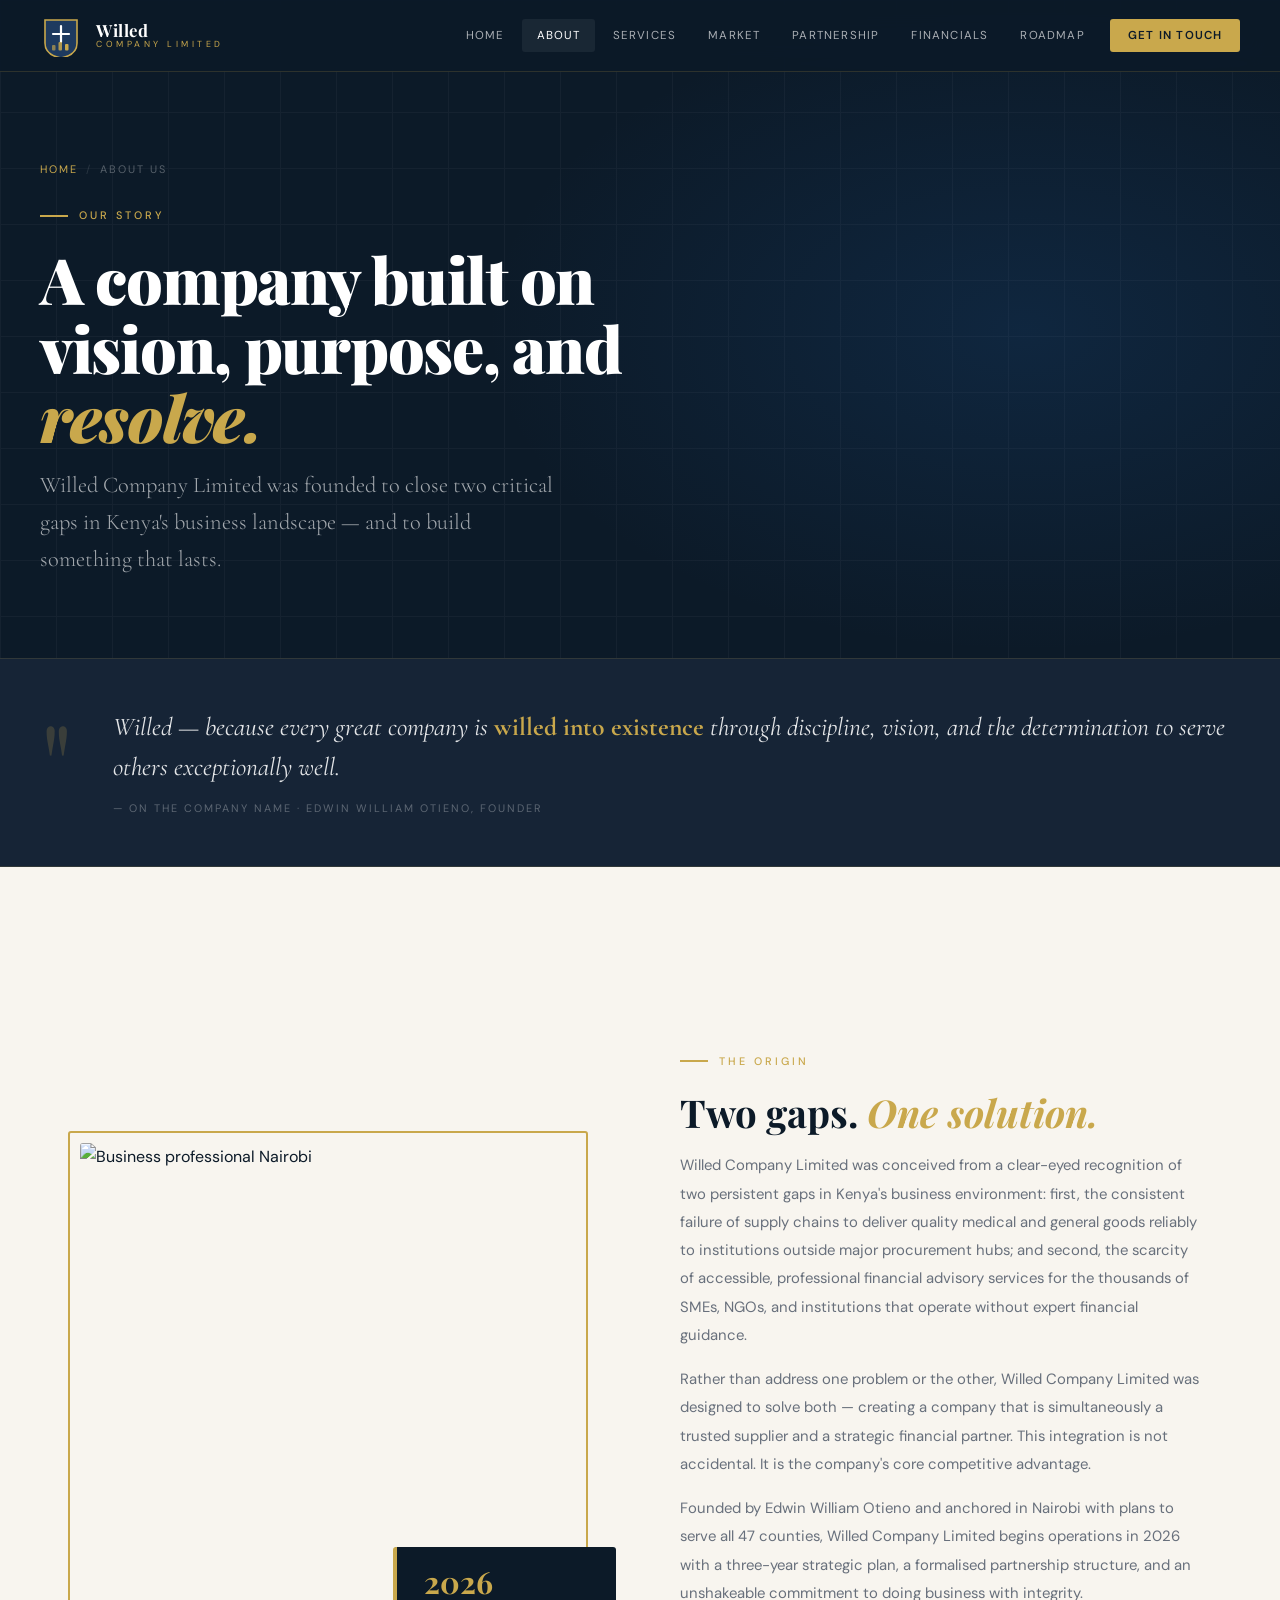
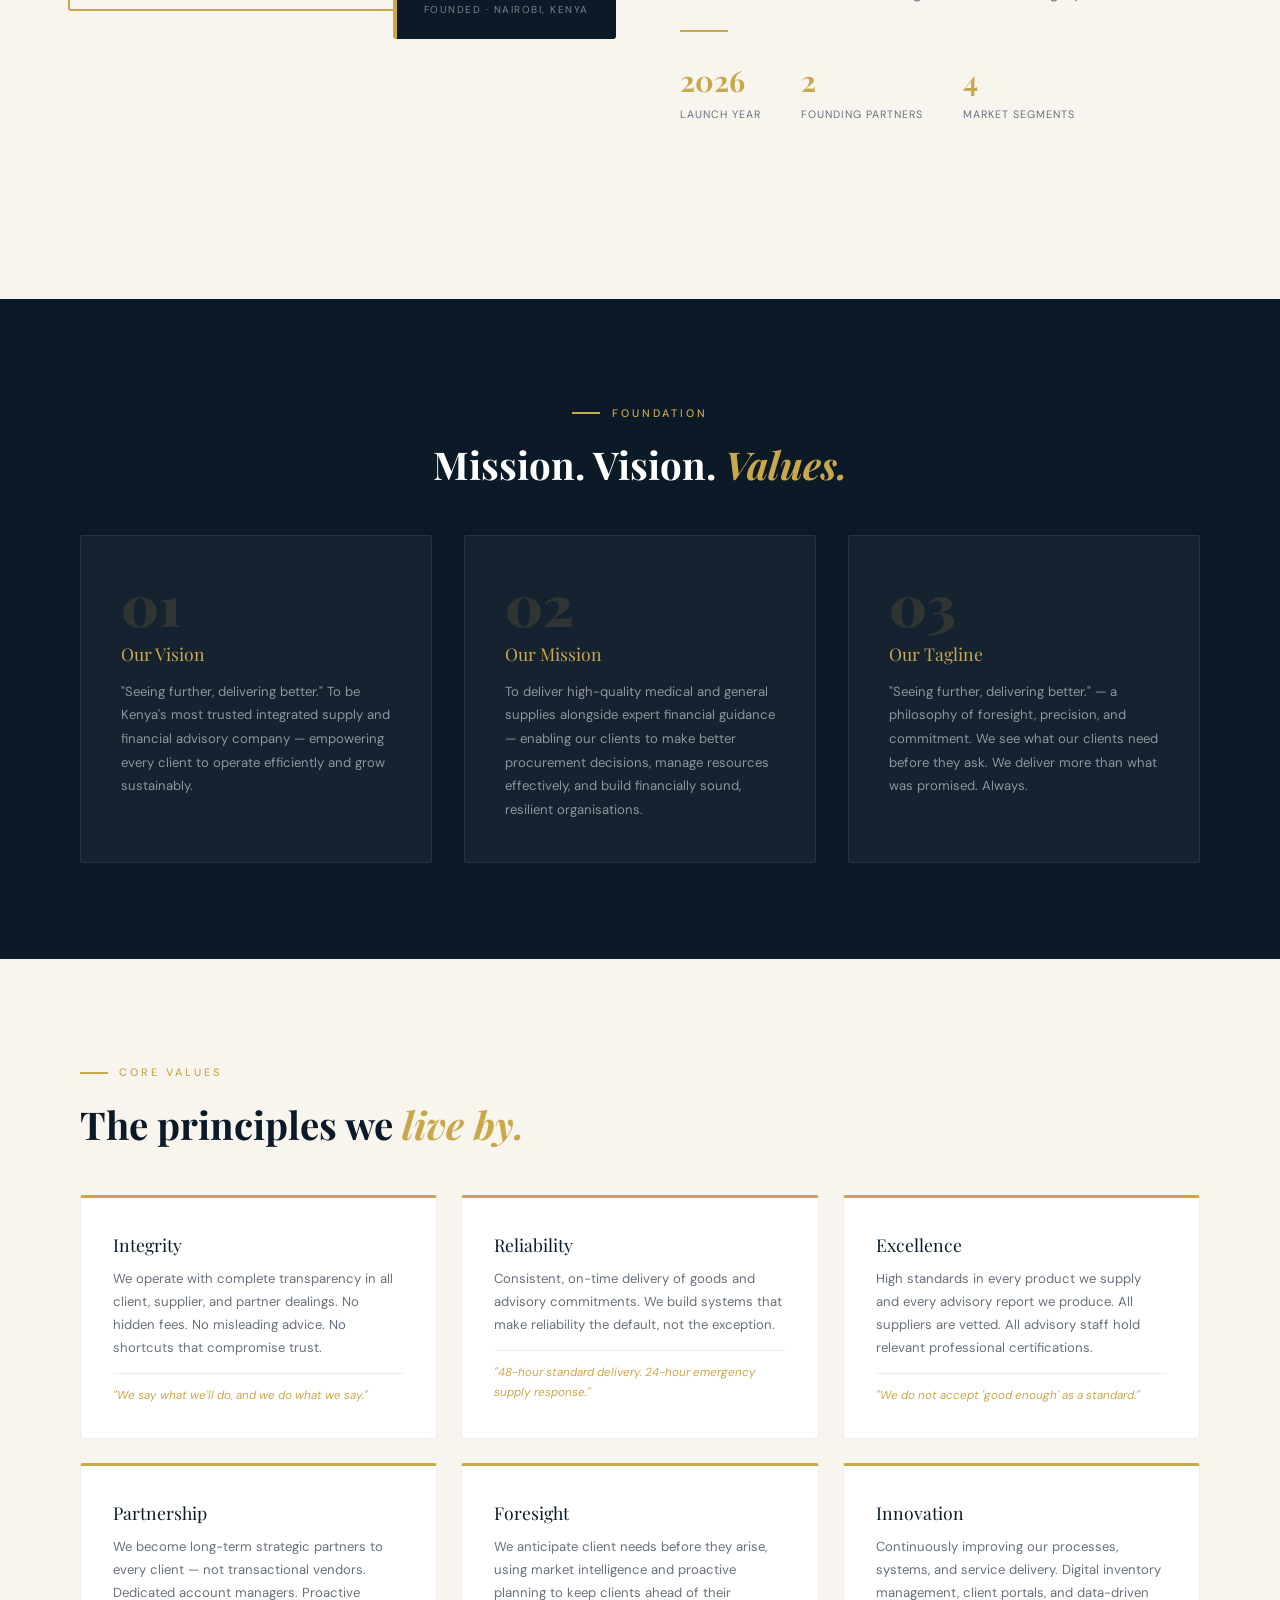
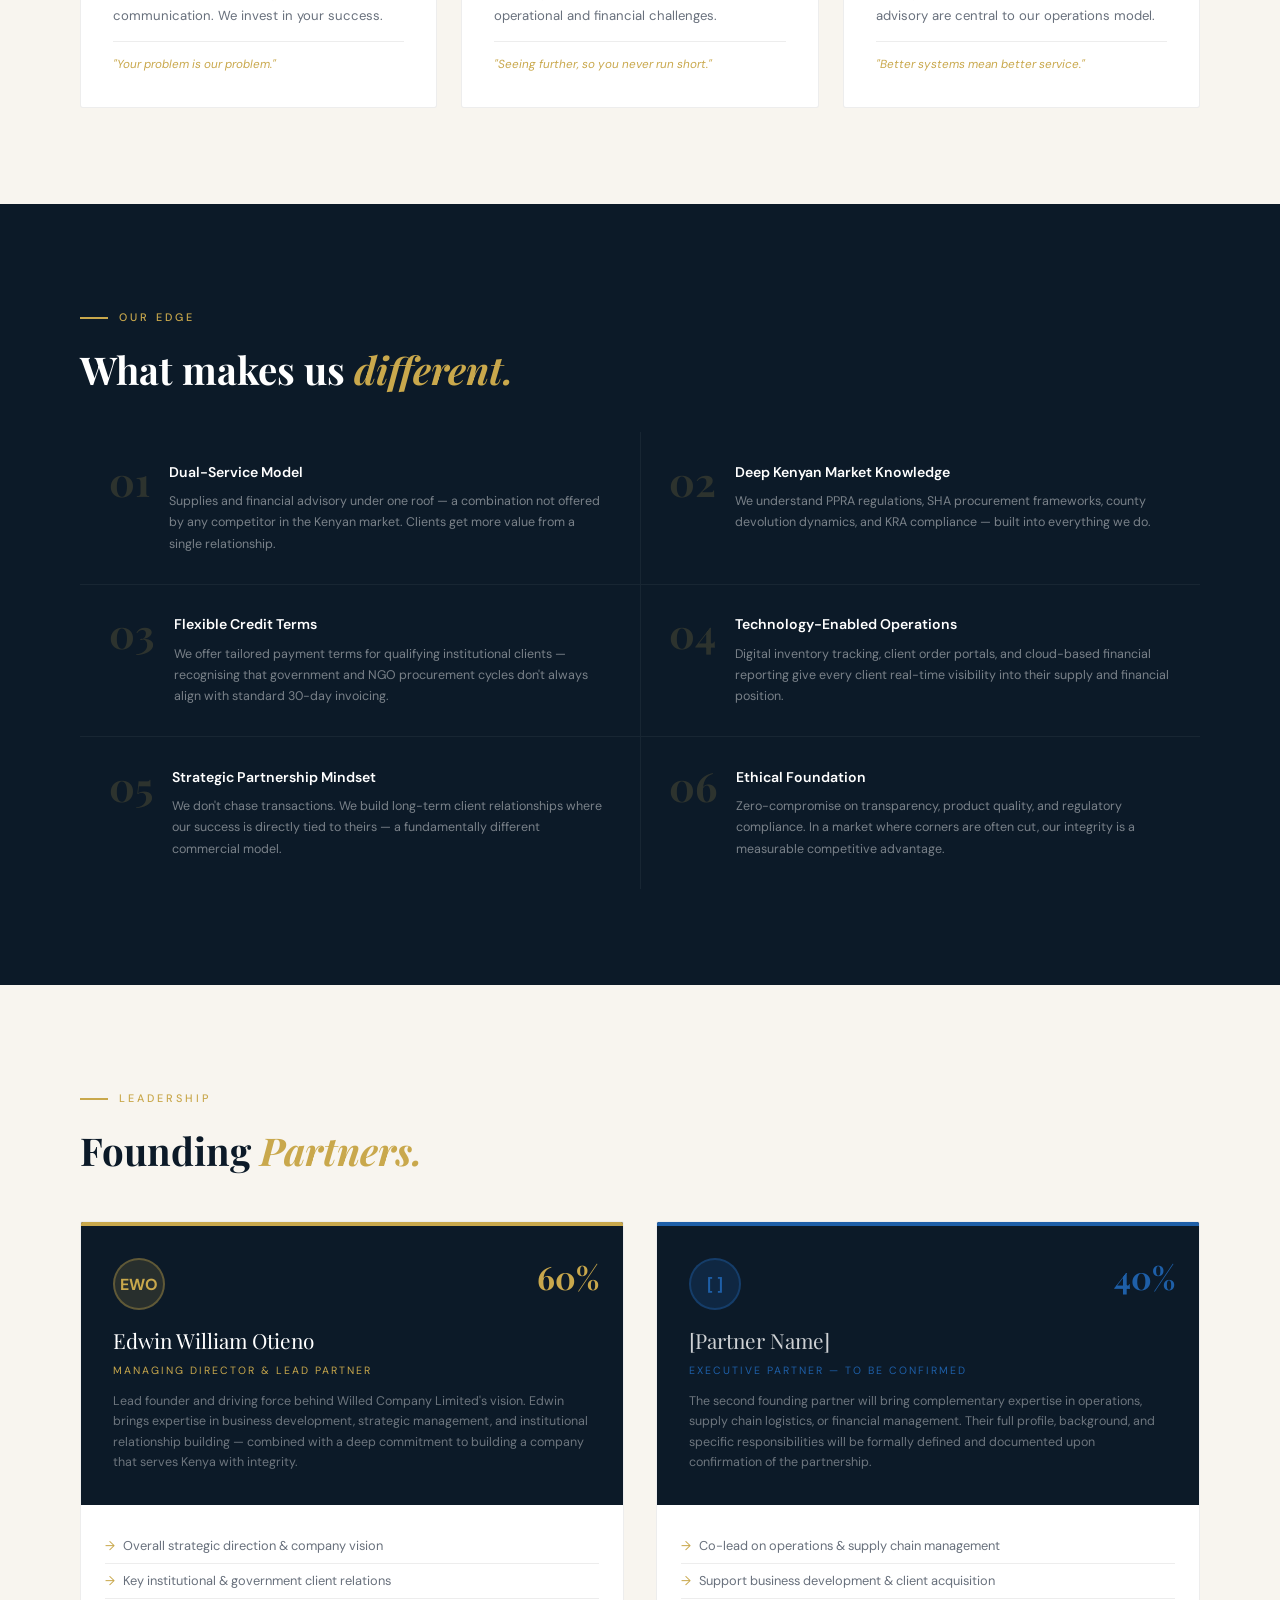
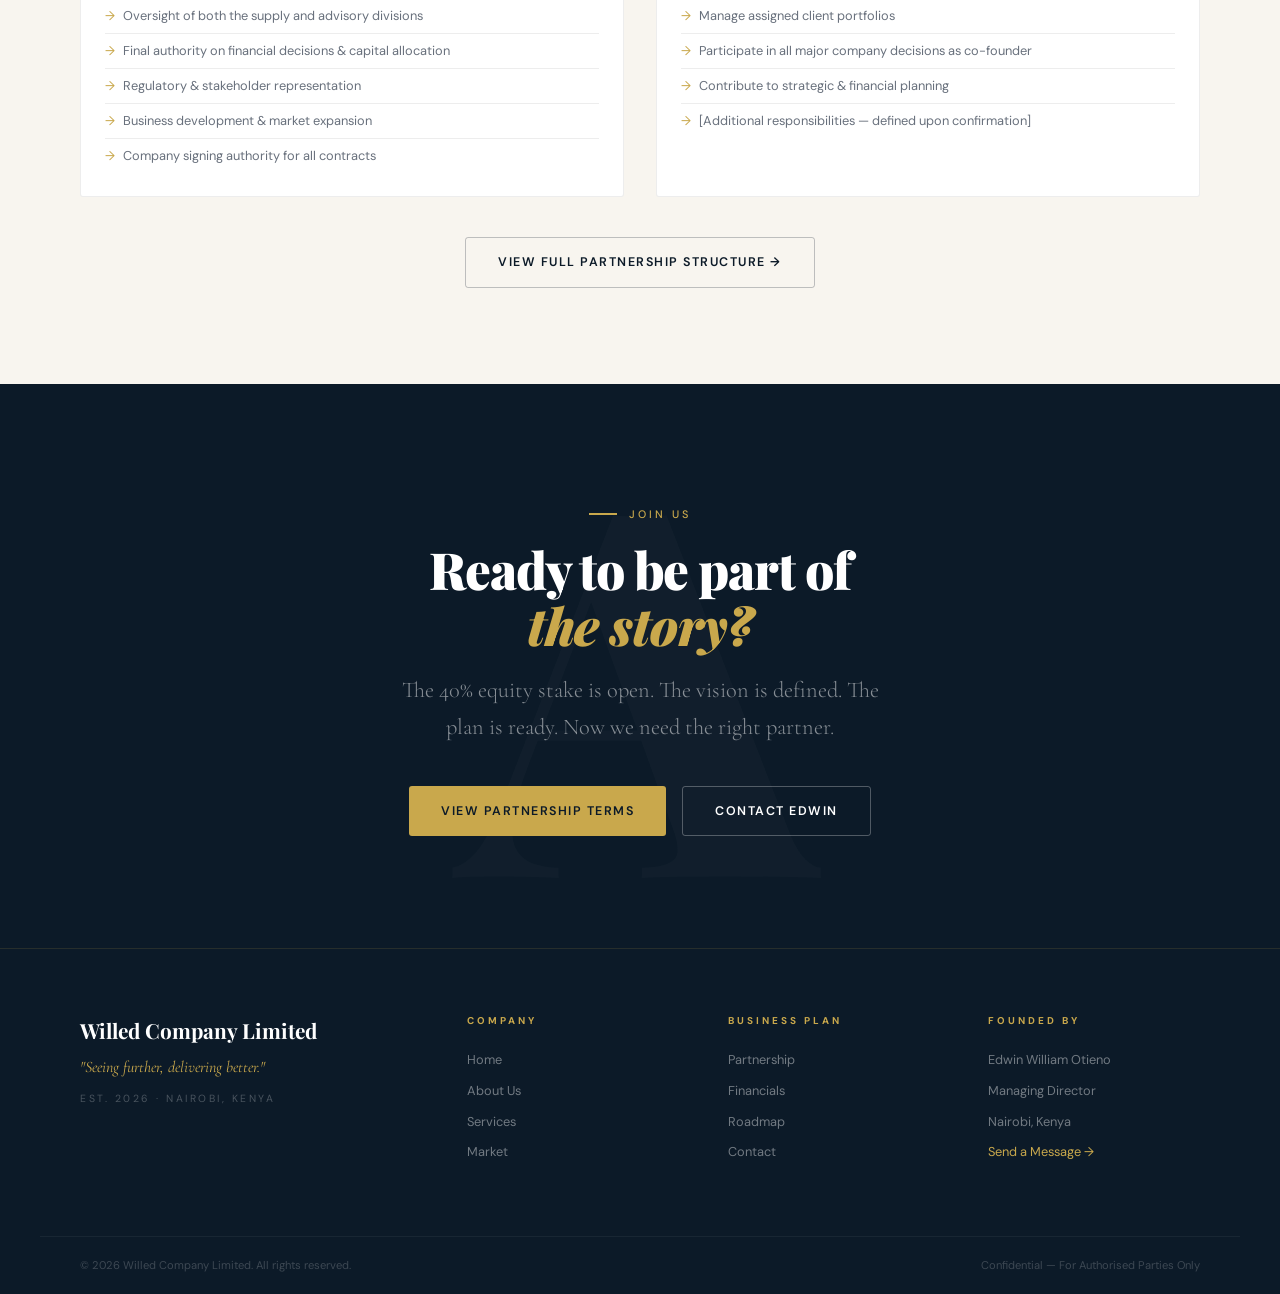
==== pages/about.html @ 4e2791be "Willed Company Limited Launch" ====
<!DOCTYPE html>
<html lang="en">
<head>
<meta charset="UTF-8"/><meta name="viewport" content="width=device-width,initial-scale=1.0"/>
<title>About Us | Willed Company Limited</title>
<link rel="stylesheet" href="../css/style.css"/>
<style>
.about-intro { display:grid;grid-template-columns:1fr 1fr;gap:5rem;align-items:center;padding:5rem 0; }
.about-intro-img { position:relative; }
.about-intro-img img { width:100%;height:480px;object-fit:cover;border-radius:3px; }
.about-intro-frame { position:absolute;top:-12px;left:-12px;right:12px;bottom:12px;border:2px solid var(--gold);border-radius:3px;z-index:-1; }
.about-tag { position:absolute;bottom:-16px;right:-16px;background:var(--navy);padding:1.3rem 1.7rem;border-radius:3px;border-left:4px solid var(--gold); }
.at-num { font-family:'Playfair Display',serif;font-size:1.9rem;color:var(--gold);font-weight:700;line-height:1; }
.at-label { font-size:0.63rem;letter-spacing:1.5px;text-transform:uppercase;color:rgba(255,255,255,0.45);margin-top:0.2rem; }
.values-full { display:grid;grid-template-columns:repeat(3,1fr);gap:1.5rem;margin-top:3rem; }
.val-card { background:var(--white);border-radius:3px;border:1px solid var(--border);padding:2rem;border-top:3px solid var(--gold); }
.val-title { font-family:'Playfair Display',serif;font-size:1.1rem;color:var(--navy);margin-bottom:0.5rem; }
.val-text { font-size:0.82rem;color:var(--gray);line-height:1.75; }
.val-example { margin-top:0.8rem;padding-top:0.8rem;border-top:1px solid var(--border);font-size:0.73rem;color:var(--gold);font-style:italic; }
.mission-grid { display:grid;grid-template-columns:1fr 1fr 1fr;gap:2rem; }
.mission-card { padding:2.5rem;background:rgba(255,255,255,0.04);border:1px solid rgba(255,255,255,0.07);border-radius:3px; }
.mc-num { font-family:'Playfair Display',serif;font-size:3.5rem;color:rgba(201,168,76,0.15);font-weight:900;line-height:1; }
.mc-title { font-family:'Playfair Display',serif;font-size:1.1rem;color:var(--gold);margin:0.4rem 0 0.7rem; }
.mc-text { font-size:0.82rem;color:rgba(255,255,255,0.52);line-height:1.8; }
.team-grid { display:grid;grid-template-columns:1fr 1fr;gap:2rem;margin-top:3rem; }
.team-card { background:var(--white);border-radius:3px;overflow:hidden;border:1px solid var(--border); }
.team-card-head { padding:2rem;background:var(--navy);position:relative; }
.team-card-head.lead { border-top:4px solid var(--gold); }
.team-card-head.assoc { border-top:4px solid var(--blue); }
.team-share { position:absolute;top:1.5rem;right:1.5rem;font-family:'Playfair Display',serif;font-size:2rem;font-weight:700;color:var(--gold); }
.team-share.blue { color:var(--blue); }
.team-avatar { width:52px;height:52px;border-radius:50%;background:rgba(201,168,76,0.15);border:2px solid rgba(201,168,76,0.35);display:flex;align-items:center;justify-content:center;font-weight:700;color:var(--gold);margin-bottom:0.8rem; }
.team-avatar.blue-av { background:rgba(30,95,168,0.2);border-color:rgba(30,95,168,0.4);color:var(--blue); }
.team-name { font-family:'Playfair Display',serif;font-size:1.3rem;color:var(--white);margin-bottom:0.2rem; }
.team-role { font-size:0.66rem;letter-spacing:2px;text-transform:uppercase;color:var(--gold); }
.team-role.blue { color:var(--blue); }
.team-bio { font-size:0.78rem;color:rgba(255,255,255,0.4);margin-top:0.7rem;line-height:1.65; }
.team-card-body { padding:1.5rem; }
.team-card-body li { font-size:0.8rem;color:var(--gray);padding:0.38rem 0;display:flex;gap:0.5rem;border-bottom:1px solid var(--border); }
.team-card-body li:last-child { border-bottom:none; }
.team-card-body li::before { content:'→';color:var(--gold);flex-shrink:0; }
.diff-grid { display:grid;grid-template-columns:1fr 1fr;gap:1px;background:rgba(255,255,255,0.05);margin-top:2.5rem; }
.diff-item { padding:1.8rem;background:var(--navy);display:flex;gap:1.2rem;align-items:flex-start; }
.diff-num { font-family:'Playfair Display',serif;font-size:2.5rem;color:rgba(201,168,76,0.18);font-weight:700;line-height:1;flex-shrink:0; }
.diff-title { font-size:0.88rem;font-weight:600;color:var(--white);margin-bottom:0.4rem; }
.diff-text { font-size:0.78rem;color:rgba(255,255,255,0.45);line-height:1.7; }
@media(max-width:860px) { .about-intro,.mission-grid,.team-grid,.values-full { grid-template-columns:1fr; } .diff-grid { grid-template-columns:1fr; } }
</style>
</head>
<body>
<div class="page-hero">
  <div class="page-hero-grid"></div><div class="page-hero-glow"></div>
  <div class="page-hero-inner">
    <div class="breadcrumb"><a href="../index.html">Home</a><span>/</span>About Us</div>
    <div class="eyebrow" style="color:var(--gold)"><div class="eyebrow-bar"></div>Our Story</div>
    <h1 class="display light hero-anim" style="max-width:700px;">A company built on vision, purpose, and <em>resolve.</em></h1>
    <p class="subhead light hero-anim hero-anim-d1" style="max-width:520px;margin-top:1rem;">Willed Company Limited was founded to close two critical gaps in Kenya's business landscape — and to build something that lasts.</p>
  </div>
</div>

<div class="vision-band">
  <div class="vision-band-inner">
    <div class="vision-qmark">"</div>
    <div>
      <p class="vision-quote">Willed — because every great company is <strong>willed into existence</strong> through discipline, vision, and the determination to serve others exceptionally well.</p>
      <cite class="vision-cite">— On the company name · Edwin William Otieno, Founder</cite>
    </div>
  </div>
</div>

<!-- ABOUT INTRO -->
<section class="section section-cream">
  <div class="wrap">
    <div class="about-intro">
      <div class="about-intro-img anim">
        <img src="https://images.unsplash.com/photo-1507679799987-c73779587ccf?w=800&q=80" alt="Business professional Nairobi"/>
        <div class="about-intro-frame"></div>
        <div class="about-tag"><div class="at-num">2026</div><div class="at-label">Founded · Nairobi, Kenya</div></div>
      </div>
      <div class="anim anim-d1">
        <div class="eyebrow"><div class="eyebrow-bar"></div>The Origin</div>
        <h2 class="heading" style="margin-bottom:1rem;">Two gaps. <em>One solution.</em></h2>
        <p class="body-copy">Willed Company Limited was conceived from a clear-eyed recognition of two persistent gaps in Kenya's business environment: first, the consistent failure of supply chains to deliver quality medical and general goods reliably to institutions outside major procurement hubs; and second, the scarcity of accessible, professional financial advisory services for the thousands of SMEs, NGOs, and institutions that operate without expert financial guidance.</p>
        <p class="body-copy">Rather than address one problem or the other, Willed Company Limited was designed to solve both — creating a company that is simultaneously a trusted supplier and a strategic financial partner. This integration is not accidental. It is the company's core competitive advantage.</p>
        <p class="body-copy">Founded by Edwin William Otieno and anchored in Nairobi with plans to serve all 47 counties, Willed Company Limited begins operations in 2026 with a three-year strategic plan, a formalised partnership structure, and an unshakeable commitment to doing business with integrity.</p>
        <div class="divider"></div>
        <div style="display:flex;gap:2.5rem;margin-top:1.5rem;">
          <div><div style="font-family:'Playfair Display',serif;font-size:1.8rem;color:var(--gold);font-weight:700;">2026</div><div style="font-size:0.67rem;color:var(--gray);letter-spacing:1px;text-transform:uppercase;">Launch Year</div></div>
          <div><div style="font-family:'Playfair Display',serif;font-size:1.8rem;color:var(--gold);font-weight:700;">2</div><div style="font-size:0.67rem;color:var(--gray);letter-spacing:1px;text-transform:uppercase;">Founding Partners</div></div>
          <div><div style="font-family:'Playfair Display',serif;font-size:1.8rem;color:var(--gold);font-weight:700;">4</div><div style="font-size:0.67rem;color:var(--gray);letter-spacing:1px;text-transform:uppercase;">Market Segments</div></div>
        </div>
      </div>
    </div>
  </div>
</section>

<!-- MISSION VISION VALUES -->
<section class="section section-dark">
  <div class="wrap">
    <div class="anim" style="text-align:center;margin-bottom:3rem;">
      <div class="eyebrow" style="justify-content:center;"><div class="eyebrow-bar"></div>Foundation</div>
      <h2 class="heading light">Mission. Vision. <em>Values.</em></h2>
    </div>
    <div class="mission-grid">
      <div class="mission-card anim">
        <div class="mc-num">01</div>
        <div class="mc-title">Our Vision</div>
        <p class="mc-text">"Seeing further, delivering better." To be Kenya's most trusted integrated supply and financial advisory company — empowering every client to operate efficiently and grow sustainably.</p>
      </div>
      <div class="mission-card anim anim-d1">
        <div class="mc-num">02</div>
        <div class="mc-title">Our Mission</div>
        <p class="mc-text">To deliver high-quality medical and general supplies alongside expert financial guidance — enabling our clients to make better procurement decisions, manage resources effectively, and build financially sound, resilient organisations.</p>
      </div>
      <div class="mission-card anim anim-d2">
        <div class="mc-num">03</div>
        <div class="mc-title">Our Tagline</div>
        <p class="mc-text">"Seeing further, delivering better." — a philosophy of foresight, precision, and commitment. We see what our clients need before they ask. We deliver more than what was promised. Always.</p>
      </div>
    </div>
  </div>
</section>

<!-- CORE VALUES -->
<section class="section section-cream">
  <div class="wrap">
    <div class="anim"><div class="eyebrow"><div class="eyebrow-bar"></div>Core Values</div><h2 class="heading">The principles we <em>live by.</em></h2></div>
    <div class="values-full">
      <div class="val-card anim anim-d1"><div class="val-title">Integrity</div><div class="val-text">We operate with complete transparency in all client, supplier, and partner dealings. No hidden fees. No misleading advice. No shortcuts that compromise trust.</div><div class="val-example">"We say what we'll do, and we do what we say."</div></div>
      <div class="val-card anim anim-d2"><div class="val-title">Reliability</div><div class="val-text">Consistent, on-time delivery of goods and advisory commitments. We build systems that make reliability the default, not the exception.</div><div class="val-example">"48-hour standard delivery. 24-hour emergency supply response."</div></div>
      <div class="val-card anim anim-d3"><div class="val-title">Excellence</div><div class="val-text">High standards in every product we supply and every advisory report we produce. All suppliers are vetted. All advisory staff hold relevant professional certifications.</div><div class="val-example">"We do not accept 'good enough' as a standard."</div></div>
      <div class="val-card anim anim-d1"><div class="val-title">Partnership</div><div class="val-text">We become long-term strategic partners to every client — not transactional vendors. Dedicated account managers. Proactive communication. We invest in your success.</div><div class="val-example">"Your problem is our problem."</div></div>
      <div class="val-card anim anim-d2"><div class="val-title">Foresight</div><div class="val-text">We anticipate client needs before they arise, using market intelligence and proactive planning to keep clients ahead of their operational and financial challenges.</div><div class="val-example">"Seeing further, so you never run short."</div></div>
      <div class="val-card anim anim-d3"><div class="val-title">Innovation</div><div class="val-text">Continuously improving our processes, systems, and service delivery. Digital inventory management, client portals, and data-driven advisory are central to our operations model.</div><div class="val-example">"Better systems mean better service."</div></div>
    </div>
  </div>
</section>

<!-- WHAT MAKES US DIFFERENT -->
<section class="section section-dark">
  <div class="wrap">
    <div class="anim" style="margin-bottom:0.5rem;"><div class="eyebrow"><div class="eyebrow-bar"></div>Our Edge</div><h2 class="heading light">What makes us <em>different.</em></h2></div>
    <div class="diff-grid">
      <div class="diff-item anim"><div class="diff-num">01</div><div><div class="diff-title">Dual-Service Model</div><div class="diff-text">Supplies and financial advisory under one roof — a combination not offered by any competitor in the Kenyan market. Clients get more value from a single relationship.</div></div></div>
      <div class="diff-item anim anim-d1"><div class="diff-num">02</div><div><div class="diff-title">Deep Kenyan Market Knowledge</div><div class="diff-text">We understand PPRA regulations, SHA procurement frameworks, county devolution dynamics, and KRA compliance — built into everything we do.</div></div></div>
      <div class="diff-item anim anim-d2"><div class="diff-num">03</div><div><div class="diff-title">Flexible Credit Terms</div><div class="diff-text">We offer tailored payment terms for qualifying institutional clients — recognising that government and NGO procurement cycles don't always align with standard 30-day invoicing.</div></div></div>
      <div class="diff-item anim anim-d3"><div class="diff-num">04</div><div><div class="diff-title">Technology-Enabled Operations</div><div class="diff-text">Digital inventory tracking, client order portals, and cloud-based financial reporting give every client real-time visibility into their supply and financial position.</div></div></div>
      <div class="diff-item anim"><div class="diff-num">05</div><div><div class="diff-title">Strategic Partnership Mindset</div><div class="diff-text">We don't chase transactions. We build long-term client relationships where our success is directly tied to theirs — a fundamentally different commercial model.</div></div></div>
      <div class="diff-item anim anim-d1"><div class="diff-num">06</div><div><div class="diff-title">Ethical Foundation</div><div class="diff-text">Zero-compromise on transparency, product quality, and regulatory compliance. In a market where corners are often cut, our integrity is a measurable competitive advantage.</div></div></div>
    </div>
  </div>
</section>

<!-- FOUNDING TEAM -->
<section class="section section-cream">
  <div class="wrap">
    <div class="anim"><div class="eyebrow"><div class="eyebrow-bar"></div>Leadership</div><h2 class="heading">Founding <em>Partners.</em></h2></div>
    <div class="team-grid">
      <div class="team-card anim anim-d1">
        <div class="team-card-head lead">
          <div class="team-share">60%</div>
          <div class="team-avatar">EWO</div>
          <div class="team-name">Edwin William Otieno</div>
          <div class="team-role">Managing Director &amp; Lead Partner</div>
          <p class="team-bio">Lead founder and driving force behind Willed Company Limited's vision. Edwin brings expertise in business development, strategic management, and institutional relationship building — combined with a deep commitment to building a company that serves Kenya with integrity.</p>
        </div>
        <ul class="team-card-body">
          <li>Overall strategic direction &amp; company vision</li>
          <li>Key institutional &amp; government client relations</li>
          <li>Oversight of both the supply and advisory divisions</li>
          <li>Final authority on financial decisions &amp; capital allocation</li>
          <li>Regulatory &amp; stakeholder representation</li>
          <li>Business development &amp; market expansion</li>
          <li>Company signing authority for all contracts</li>
        </ul>
      </div>
      <div class="team-card anim anim-d2">
        <div class="team-card-head assoc">
          <div class="team-share blue">40%</div>
          <div class="team-avatar blue-av">[ ]</div>
          <div class="team-name" style="color:rgba(255,255,255,0.8);">[Partner Name]</div>
          <div class="team-role blue">Executive Partner — To Be Confirmed</div>
          <p class="team-bio">The second founding partner will bring complementary expertise in operations, supply chain logistics, or financial management. Their full profile, background, and specific responsibilities will be formally defined and documented upon confirmation of the partnership.</p>
        </div>
        <ul class="team-card-body">
          <li>Co-lead on operations &amp; supply chain management</li>
          <li>Support business development &amp; client acquisition</li>
          <li>Manage assigned client portfolios</li>
          <li>Participate in all major company decisions as co-founder</li>
          <li>Contribute to strategic &amp; financial planning</li>
          <li>[Additional responsibilities — defined upon confirmation]</li>
        </ul>
      </div>
    </div>
    <div style="text-align:center;margin-top:2.5rem;">
      <a href="partnership.html" class="btn btn-outline-dark">View Full Partnership Structure →</a>
    </div>
  </div>
</section>

<div class="cta-band">
  <div class="cta-band-bg">A</div>
  <div class="cta-band-inner anim">
    <div class="eyebrow" style="justify-content:center;"><div class="eyebrow-bar"></div>Join Us</div>
    <h2 class="display light" style="font-size:clamp(2rem,4vw,3.5rem);margin-bottom:1.2rem;">Ready to be part of<br><em>the story?</em></h2>
    <p class="subhead" style="color:rgba(255,255,255,0.5);max-width:500px;margin:0 auto;">The 40% equity stake is open. The vision is defined. The plan is ready. Now we need the right partner.</p>
    <div class="cta-actions">
      <a href="partnership.html" class="btn btn-gold">View Partnership Terms</a>
      <a href="contact.html" class="btn btn-outline">Contact Edwin</a>
    </div>
  </div>
</div>

<script src="../js/shell.js"></script>
<script src="../js/app.js"></script>
</body>
</html>
---- css/style.css ----
/* ═══════════════════════════════════════════════════════
   WILLED COMPANY LIMITED — Global Stylesheet
   Navy · Gold · Cream | Playfair Display + DM Sans
   ═══════════════════════════════════════════════════════ */

@import url('https://fonts.googleapis.com/css2?family=Playfair+Display:ital,wght@0,700;0,900;1,400;1,700&family=Cormorant+Garamond:ital,wght@0,300;0,600;1,300&family=DM+Sans:opsz,wght@9..40,300;9..40,400;9..40,500;9..40,600&display=swap');

:root {
  --navy:   #0C1A28;
  --navy2:  #162436;
  --navy3:  #1E3A5F;
  --blue:   #1E5FA8;
  --gold:   #C9A84C;
  --gold2:  #E3C46A;
  --gold3:  rgba(201,168,76,0.12);
  --cream:  #F8F5EF;
  --white:  #FFFFFF;
  --gray:   #68707C;
  --lgray:  #F2F4F7;
  --border: rgba(0,0,0,0.07);
  --shadow-sm: 0 4px 16px rgba(0,0,0,0.06);
  --shadow-md: 0 12px 40px rgba(0,0,0,0.1);
  --shadow-lg: 0 24px 64px rgba(0,0,0,0.14);
  --r: 3px;
  --transition: 0.3s ease;
}

*,*::before,*::after { margin:0; padding:0; box-sizing:border-box; }
html { scroll-behavior:smooth; font-size:16px; }
body { font-family:'DM Sans',sans-serif; background:var(--cream); color:var(--navy); overflow-x:hidden; line-height:1.7; }
img { max-width:100%; height:auto; display:block; object-fit:cover; }
a { text-decoration:none; color:inherit; transition:color var(--transition); }
ul,ol { list-style:none; }
button { font-family:inherit; cursor:pointer; }
::-webkit-scrollbar { width:3px; }
::-webkit-scrollbar-track { background:var(--navy); }
::-webkit-scrollbar-thumb { background:var(--gold); border-radius:2px; }

/* ── LAYOUT ── */
.wrap    { max-width:1200px; margin:0 auto; padding:0 2.5rem; }
.wrap-sm { max-width:820px;  margin:0 auto; padding:0 2.5rem; }

/* ── TYPE ── */
.display {
  font-family:'Playfair Display',serif;
  font-size:clamp(2.4rem,5vw,4.4rem);
  font-weight:900; line-height:1.08; letter-spacing:-0.02em;
}
.display em { font-style:italic; color:var(--gold); }
.display.light { color:var(--white); }

.heading {
  font-family:'Playfair Display',serif;
  font-size:clamp(1.6rem,3vw,2.4rem);
  font-weight:700; line-height:1.2;
}
.heading em { font-style:italic; color:var(--gold); }
.heading.light { color:var(--white); }

.subhead {
  font-family:'Cormorant Garamond',serif;
  font-size:clamp(1.1rem,2vw,1.4rem);
  font-weight:300; line-height:1.65;
}
.subhead.light { color:rgba(255,255,255,0.62); }
.subhead.muted { color:var(--gray); }

.body-copy { font-size:0.93rem; line-height:1.9; color:var(--gray); }
.body-copy.light { color:rgba(255,255,255,0.6); }
.body-copy + .body-copy { margin-top:1rem; }

/* ── EYEBROW LABELS ── */
.eyebrow {
  display:inline-flex; align-items:center; gap:0.7rem;
  font-size:0.68rem; letter-spacing:3px; text-transform:uppercase;
  color:var(--gold); margin-bottom:1.2rem; font-weight:500;
}
.eyebrow-bar { width:28px; height:2px; background:var(--gold); flex-shrink:0; }

/* ── BUTTONS ── */
.btn {
  display:inline-flex; align-items:center; gap:0.5rem;
  font-size:0.78rem; font-weight:600; letter-spacing:1.5px; text-transform:uppercase;
  padding:0.85rem 2rem; border-radius:var(--r); border:none;
  transition:all var(--transition); white-space:nowrap;
}
.btn-gold { background:var(--gold); color:var(--navy); }
.btn-gold:hover { background:var(--gold2); transform:translateY(-2px); box-shadow:0 8px 28px rgba(201,168,76,0.38); }
.btn-outline { background:transparent; color:var(--white); border:1px solid rgba(255,255,255,0.28); }
.btn-outline:hover { border-color:var(--gold); color:var(--gold); }
.btn-outline-dark { background:transparent; color:var(--navy); border:1px solid rgba(12,26,40,0.25); }
.btn-outline-dark:hover { border-color:var(--gold); color:var(--gold); }
.btn-dark { background:var(--navy); color:var(--white); }
.btn-dark:hover { background:var(--navy2); transform:translateY(-2px); }

/* ── CARDS ── */
.card {
  background:var(--white); border-radius:var(--r);
  border:1px solid var(--border); overflow:hidden;
  transition:transform var(--transition), box-shadow var(--transition);
}
.card:hover { transform:translateY(-4px); box-shadow:var(--shadow-md); }

/* ── DIVIDERS ── */
.divider { width:48px; height:2px; background:var(--gold); margin:1.4rem 0; }
.divider.center { margin:1.4rem auto; }

/* ── SECTIONS ── */
.section { padding:6rem 0; }
.section-dark { background:var(--navy); }
.section-cream { background:var(--cream); }
.section-white { background:var(--white); }
.section-navy2 { background:var(--navy2); }

/* ══════════════════════════════════════════════════
   NAVIGATION
   ══════════════════════════════════════════════════ */
#nav {
  position:fixed; inset:0 0 auto;
  z-index:900; padding:0 2.5rem;
  display:flex; align-items:center; justify-content:space-between;
  height:72px;
  background:rgba(12,26,40,0.96);
  backdrop-filter:blur(14px) saturate(1.4);
  border-bottom:1px solid rgba(201,168,76,0.18);
  transition:height var(--transition), box-shadow var(--transition);
}
#nav.compact { height:60px; box-shadow:0 4px 24px rgba(0,0,0,0.3); }

.nav-logo { display:flex; align-items:center; gap:0.9rem; }
.nav-logo-svg { width:42px; height:42px; flex-shrink:0; }
.nav-logo-text { display:flex; flex-direction:column; line-height:1.1; }
.nav-logo-text strong { font-family:'Playfair Display',serif; font-size:1.05rem; color:var(--white); letter-spacing:0.5px; }
.nav-logo-text small { font-size:0.55rem; color:var(--gold); letter-spacing:3.5px; text-transform:uppercase; }

.nav-links { display:flex; align-items:center; gap:0.2rem; }
.nav-links a {
  font-size:0.72rem; letter-spacing:1.2px; text-transform:uppercase;
  color:rgba(255,255,255,0.65); padding:0.4rem 0.9rem; border-radius:var(--r);
  transition:all var(--transition);
}
.nav-links a:hover,
.nav-links a.active { color:var(--white); background:rgba(255,255,255,0.06); }
.nav-links a.nav-cta-btn {
  background:var(--gold); color:var(--navy) !important;
  padding:0.45rem 1.1rem; font-weight:600; margin-left:0.5rem;
}
.nav-links a.nav-cta-btn:hover { background:var(--gold2); }

.hamburger { display:none; flex-direction:column; gap:5px; background:none; border:none; padding:6px; }
.hamburger span { width:22px; height:1.5px; background:var(--white); border-radius:2px; transition:all var(--transition); }

.mobile-drawer {
  display:none; position:fixed; inset:72px 0 0;
  background:var(--navy); z-index:800; padding:2rem 2.5rem;
  flex-direction:column; gap:0;
  overflow-y:auto;
}
.mobile-drawer.open { display:flex; }
.mobile-drawer a { display:block; font-size:1rem; color:rgba(255,255,255,0.75); padding:1rem 0; border-bottom:1px solid rgba(255,255,255,0.07); letter-spacing:1px; }
.mobile-drawer a:hover { color:var(--gold); }
.mobile-drawer .mob-cta { margin-top:1.5rem; background:var(--gold); color:var(--navy); text-align:center; padding:1rem; border-radius:var(--r); font-weight:600; letter-spacing:1px; }

/* ══════════════════════════════════════════════════
   PAGE HERO (inner pages)
   ══════════════════════════════════════════════════ */
.page-hero {
  background:var(--navy); padding:10rem 2.5rem 5rem;
  position:relative; overflow:hidden;
}
.page-hero-grid {
  position:absolute; inset:0; opacity:0.035;
  background-image:
    linear-gradient(rgba(255,255,255,1) 1px, transparent 1px),
    linear-gradient(90deg, rgba(255,255,255,1) 1px, transparent 1px);
  background-size:56px 56px;
}
.page-hero-glow {
  position:absolute; inset:0;
  background:radial-gradient(ellipse 60% 70% at 80% 50%, rgba(30,95,168,0.18) 0%, transparent 70%);
}
.page-hero-inner { position:relative; z-index:2; max-width:1200px; margin:0 auto; }
.breadcrumb { font-size:0.68rem; letter-spacing:2px; text-transform:uppercase; color:rgba(255,255,255,0.3); margin-bottom:1.2rem; }
.breadcrumb a { color:var(--gold); }
.breadcrumb span { margin:0 0.5rem; opacity:0.4; }

/* ══════════════════════════════════════════════════
   VISION BAND
   ══════════════════════════════════════════════════ */
.vision-band {
  background:var(--navy2); padding:3rem 2.5rem;
  border-top:1px solid rgba(201,168,76,0.15);
  border-bottom:1px solid rgba(201,168,76,0.15);
}
.vision-band-inner { max-width:1200px; margin:0 auto; display:flex; align-items:center; gap:2.5rem; }
.vision-qmark { font-family:'Playfair Display',serif; font-size:7rem; color:var(--gold); opacity:0.2; line-height:0.65; flex-shrink:0; user-select:none; }
.vision-quote { font-family:'Cormorant Garamond',serif; font-size:clamp(1.15rem,2.2vw,1.6rem); color:rgba(255,255,255,0.88); font-style:italic; line-height:1.55; }
.vision-quote strong { color:var(--gold); font-style:normal; }
.vision-cite { margin-top:0.8rem; font-size:0.68rem; letter-spacing:2px; text-transform:uppercase; color:rgba(255,255,255,0.3); display:block; font-style:normal; }

/* ══════════════════════════════════════════════════
   INFO TABLE
   ══════════════════════════════════════════════════ */
.info-table { width:100%; border-collapse:collapse; }
.info-table th {
  background:var(--navy); color:var(--gold); text-align:left;
  font-size:0.68rem; letter-spacing:2.5px; text-transform:uppercase;
  padding:0.9rem 1.2rem; font-weight:500;
}
.info-table td { padding:0.85rem 1.2rem; font-size:0.86rem; border-bottom:1px solid var(--border); color:var(--gray); }
.info-table td:first-child { color:var(--navy); font-weight:500; }
.info-table tr:last-child td { border-bottom:none; }
.info-table tr:hover td { background:rgba(201,168,76,0.03); }
.info-table .total-row td { background:var(--lgray); font-weight:700; color:var(--navy); border-top:2px solid var(--gold); }
.info-table .highlight-val { color:var(--gold); font-weight:700; font-family:'Playfair Display',serif; font-size:1.05rem; }
.info-table .head-row th { background:var(--navy); }

/* ══════════════════════════════════════════════════
   GOLD QUOTE BOX
   ══════════════════════════════════════════════════ */
.gold-box {
  border-top:3px solid var(--gold); border-bottom:3px solid var(--gold);
  background:rgba(201,168,76,0.06); padding:2rem 2.5rem;
  border-radius:var(--r);
}
.gold-box-title { font-family:'Playfair Display',serif; font-size:1.1rem; color:var(--navy); font-weight:700; margin-bottom:0.5rem; }
.gold-box p { font-family:'Cormorant Garamond',serif; font-size:1.15rem; color:var(--gray); font-style:italic; line-height:1.7; }

/* ══════════════════════════════════════════════════
   FOOTER
   ══════════════════════════════════════════════════ */
footer { background:var(--navy); border-top:1px solid rgba(201,168,76,0.14); }
.footer-main { max-width:1200px; margin:0 auto; padding:4rem 2.5rem; display:grid; grid-template-columns:1.6fr repeat(3,1fr); gap:3rem; }
.footer-brand-name { font-family:'Playfair Display',serif; font-size:1.3rem; color:var(--white); font-weight:700; margin-bottom:0.3rem; }
.footer-tagline { font-family:'Cormorant Garamond',serif; font-style:italic; color:var(--gold); font-size:1rem; margin-bottom:0.6rem; }
.footer-est { font-size:0.65rem; letter-spacing:2.5px; text-transform:uppercase; color:rgba(255,255,255,0.25); }
.footer-col h5 { font-size:0.62rem; letter-spacing:3px; text-transform:uppercase; color:var(--gold); margin-bottom:1.2rem; }
.footer-col a, .footer-col span { display:block; font-size:0.8rem; color:rgba(255,255,255,0.42); margin-bottom:0.55rem; transition:color var(--transition); }
.footer-col a:hover { color:var(--gold); }
.footer-col .footer-gold { color:var(--gold); }
.footer-bottom { border-top:1px solid rgba(255,255,255,0.05); padding:1.2rem 2.5rem; max-width:1200px; margin:0 auto; display:flex; justify-content:space-between; align-items:center; }
.footer-bottom span { font-size:0.7rem; color:rgba(255,255,255,0.2); }

/* ══════════════════════════════════════════════════
   CTA BAND
   ══════════════════════════════════════════════════ */
.cta-band { background:var(--navy); padding:7rem 2.5rem; text-align:center; position:relative; overflow:hidden; }
.cta-band-bg { position:absolute; font-family:'Playfair Display',serif; font-size:40vw; font-weight:900; color:rgba(255,255,255,0.018); top:50%; left:50%; transform:translate(-50%,-50%); line-height:1; user-select:none; pointer-events:none; }
.cta-band-inner { position:relative; z-index:2; max-width:680px; margin:0 auto; }
.cta-actions { display:flex; gap:1rem; justify-content:center; flex-wrap:wrap; margin-top:2.5rem; }

/* ══════════════════════════════════════════════════
   ANIMATIONS
   ══════════════════════════════════════════════════ */
@keyframes fadeUp { from { opacity:0; transform:translateY(22px); } to { opacity:1; transform:translateY(0); } }
@keyframes fadeIn { from { opacity:0; } to { opacity:1; } }
@keyframes blinkDot { 0%,100%{opacity:1;transform:scale(1)} 50%{opacity:0.35;transform:scale(0.65)} }
@keyframes scrollLine { 0%,100%{opacity:1;transform:scaleY(1)} 50%{opacity:0.2;transform:scaleY(0.5)} }
@keyframes barGrow { from { width:0; } }

.anim { opacity:0; transform:translateY(26px); transition:opacity 0.7s ease, transform 0.7s ease; }
.anim.in { opacity:1; transform:translateY(0); }
.anim-d1 { transition-delay:0.1s; }
.anim-d2 { transition-delay:0.2s; }
.anim-d3 { transition-delay:0.3s; }
.anim-d4 { transition-delay:0.4s; }
.anim-d5 { transition-delay:0.5s; }

.hero-anim { animation:fadeUp 0.85s ease both; }
.hero-anim-d1 { animation-delay:0.1s; }
.hero-anim-d2 { animation-delay:0.22s; }
.hero-anim-d3 { animation-delay:0.36s; }
.hero-anim-d4 { animation-delay:0.52s; }

/* ══════════════════════════════════════════════════
   RESPONSIVE
   ══════════════════════════════════════════════════ */
@media (max-width:1024px) {
  .footer-main { grid-template-columns:1fr 1fr; }
}
@media (max-width:860px) {
  .nav-links { display:none; }
  .hamburger { display:flex; }
  .section { padding:4rem 0; }
  .footer-main { grid-template-columns:1fr 1fr; padding:3rem 1.5rem; }
  .footer-bottom { flex-direction:column; gap:0.5rem; text-align:center; padding:1rem 1.5rem; }
  .vision-band-inner { flex-direction:column; }
  .wrap,.wrap-sm { padding:0 1.5rem; }
}
@media (max-width:540px) {
  .footer-main { grid-template-columns:1fr; }
}
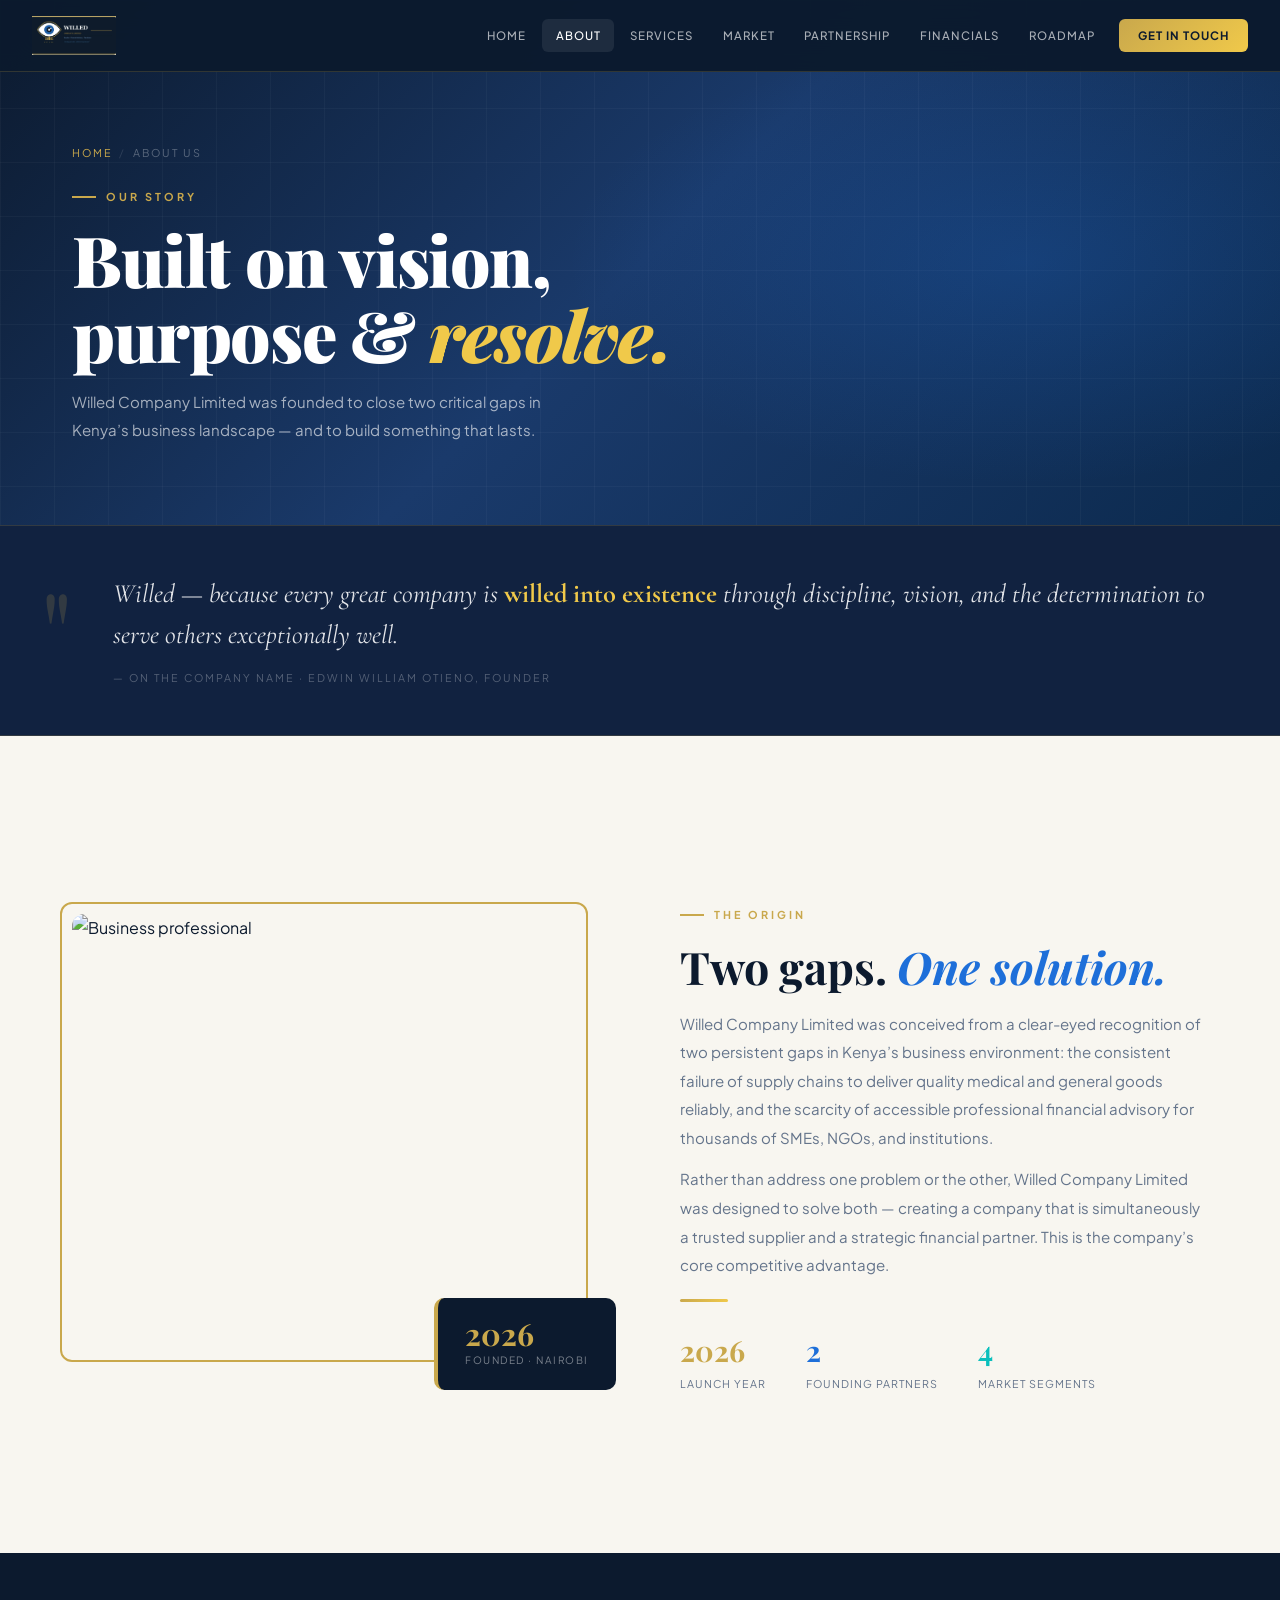
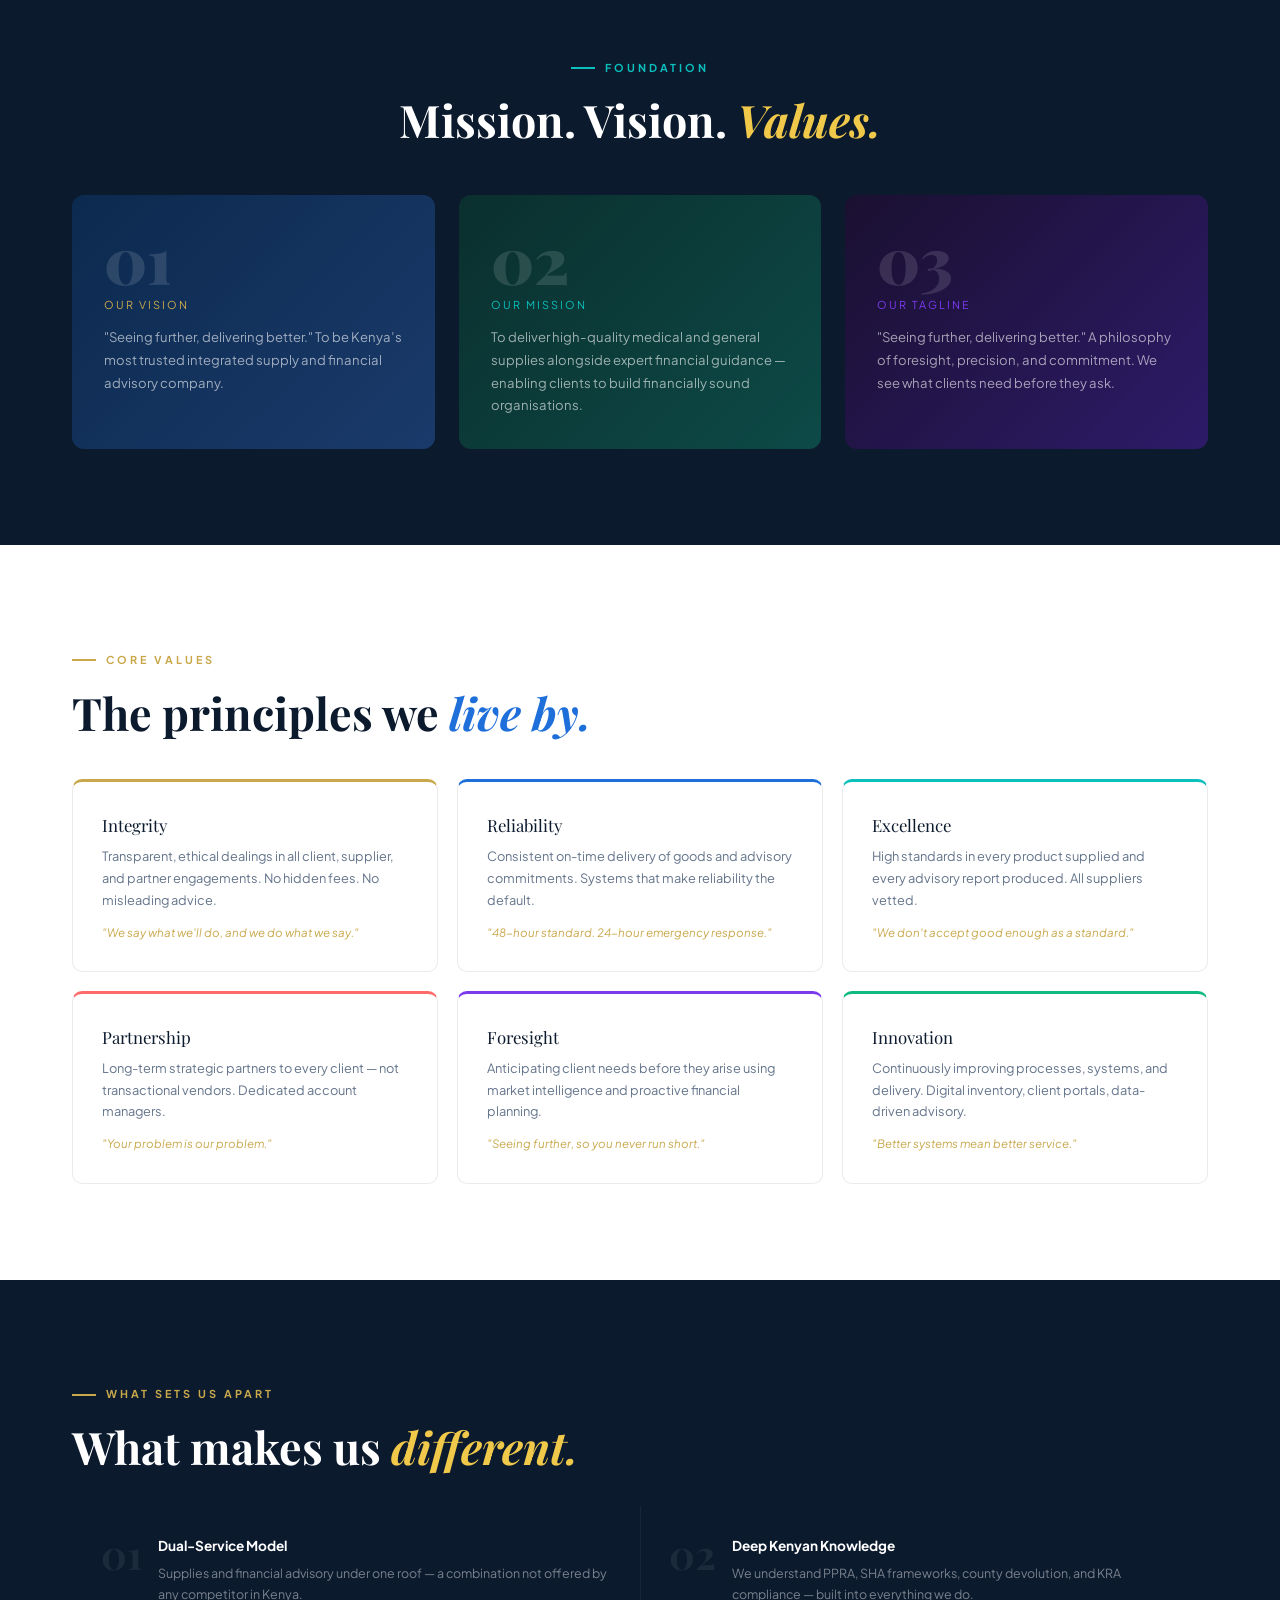
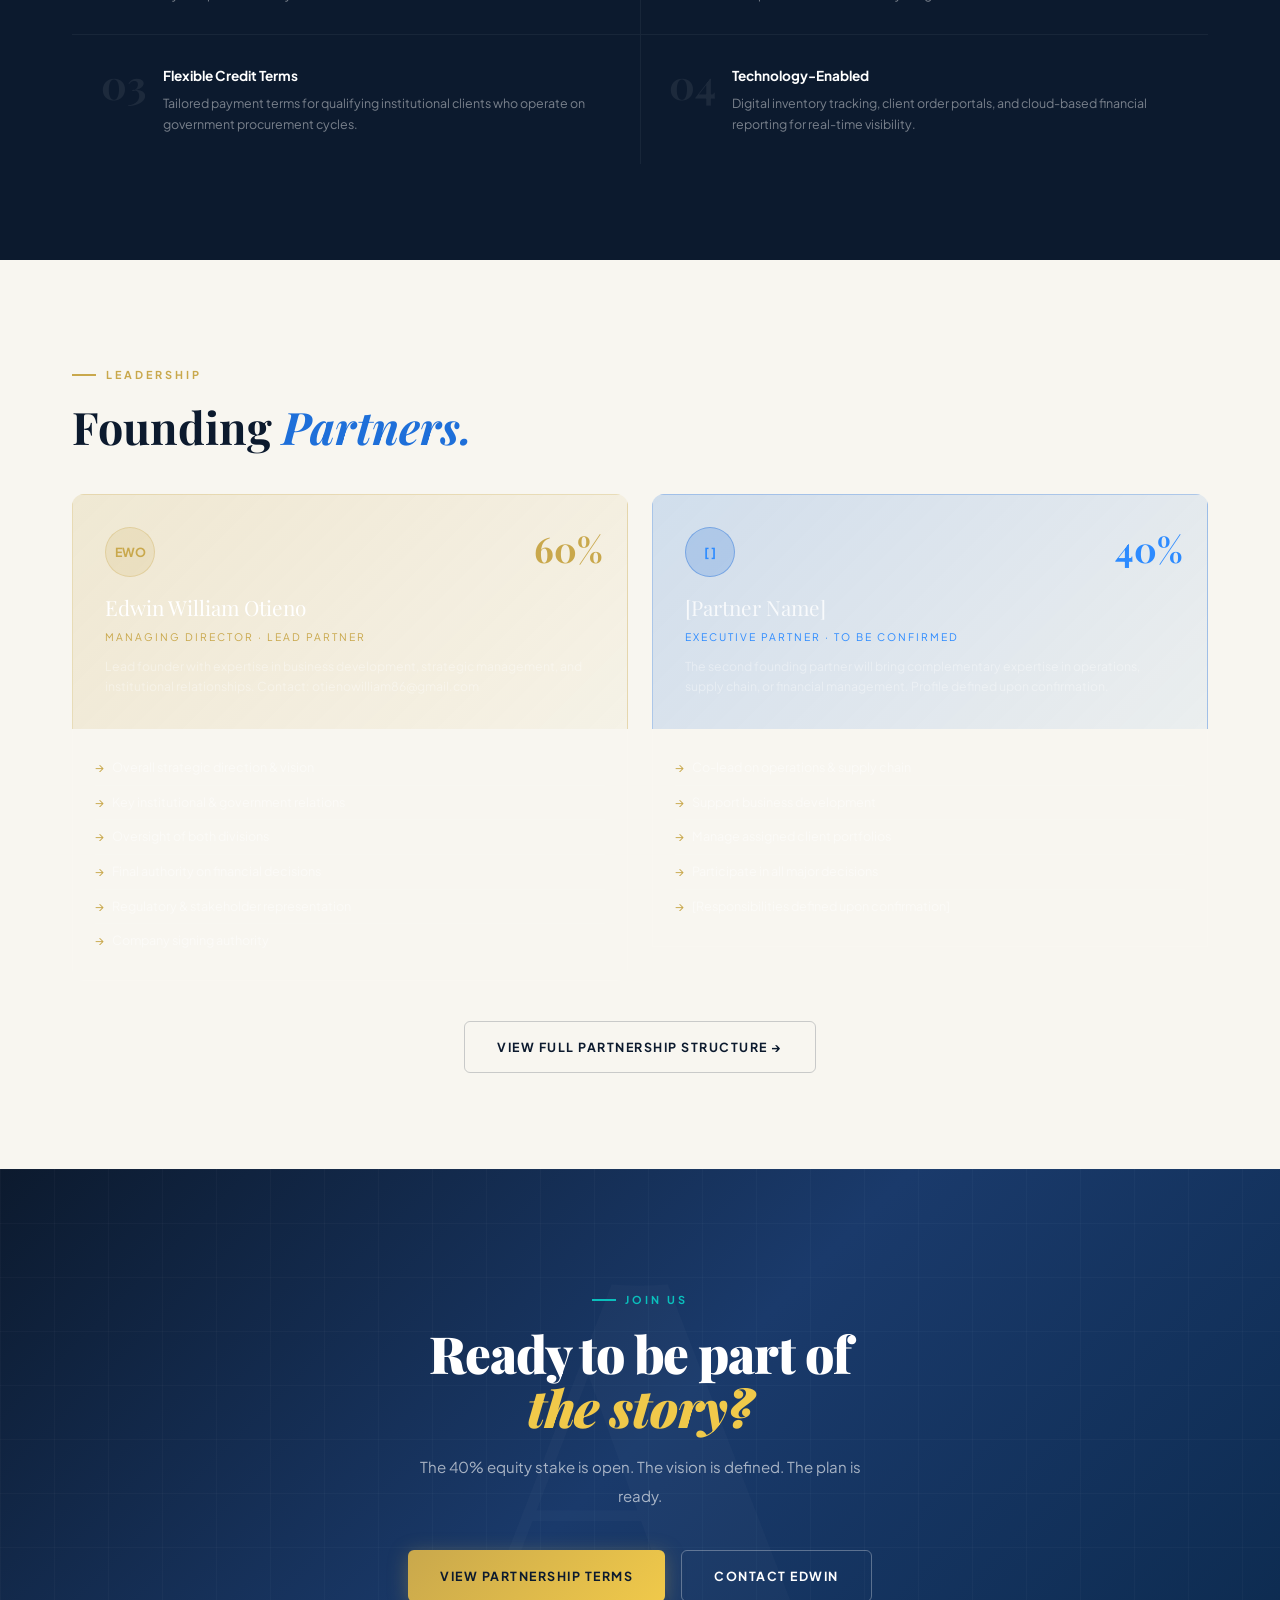
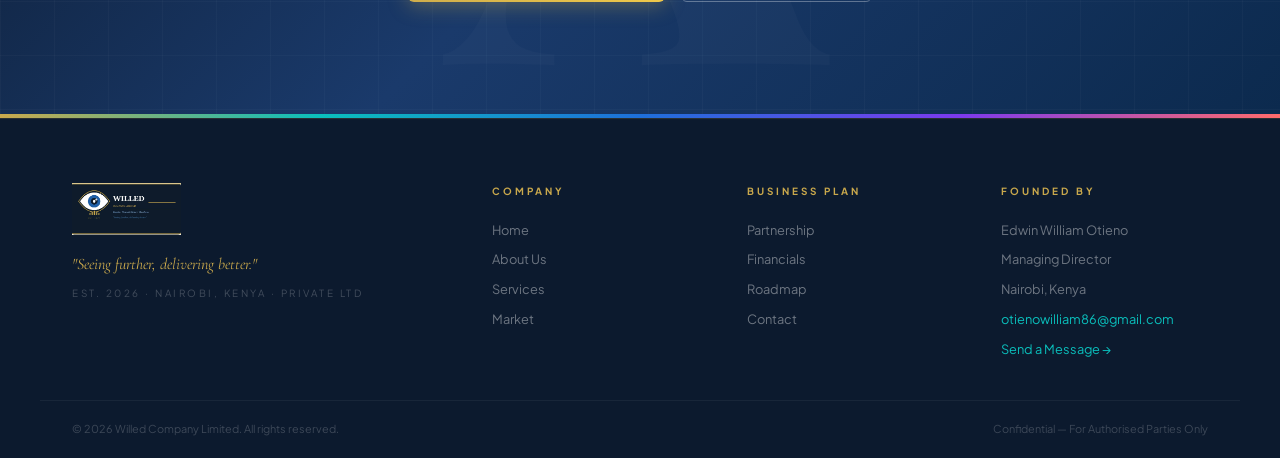
==== commit 038a07e5: "Willed Limited Company Launch" ====
--- a/pages/about.html
+++ b/pages/about.html
@@ -1,217 +1,61 @@
-<!DOCTYPE html>
-<html lang="en">
-<head>
-<meta charset="UTF-8"/><meta name="viewport" content="width=device-width,initial-scale=1.0"/>
-<title>About Us | Willed Company Limited</title>
-<link rel="stylesheet" href="../css/style.css"/>
-<style>
-.about-intro { display:grid;grid-template-columns:1fr 1fr;gap:5rem;align-items:center;padding:5rem 0; }
-.about-intro-img { position:relative; }
-.about-intro-img img { width:100%;height:480px;object-fit:cover;border-radius:3px; }
-.about-intro-frame { position:absolute;top:-12px;left:-12px;right:12px;bottom:12px;border:2px solid var(--gold);border-radius:3px;z-index:-1; }
-.about-tag { position:absolute;bottom:-16px;right:-16px;background:var(--navy);padding:1.3rem 1.7rem;border-radius:3px;border-left:4px solid var(--gold); }
-.at-num { font-family:'Playfair Display',serif;font-size:1.9rem;color:var(--gold);font-weight:700;line-height:1; }
-.at-label { font-size:0.63rem;letter-spacing:1.5px;text-transform:uppercase;color:rgba(255,255,255,0.45);margin-top:0.2rem; }
-.values-full { display:grid;grid-template-columns:repeat(3,1fr);gap:1.5rem;margin-top:3rem; }
-.val-card { background:var(--white);border-radius:3px;border:1px solid var(--border);padding:2rem;border-top:3px solid var(--gold); }
-.val-title { font-family:'Playfair Display',serif;font-size:1.1rem;color:var(--navy);margin-bottom:0.5rem; }
-.val-text { font-size:0.82rem;color:var(--gray);line-height:1.75; }
-.val-example { margin-top:0.8rem;padding-top:0.8rem;border-top:1px solid var(--border);font-size:0.73rem;color:var(--gold);font-style:italic; }
-.mission-grid { display:grid;grid-template-columns:1fr 1fr 1fr;gap:2rem; }
-.mission-card { padding:2.5rem;background:rgba(255,255,255,0.04);border:1px solid rgba(255,255,255,0.07);border-radius:3px; }
-.mc-num { font-family:'Playfair Display',serif;font-size:3.5rem;color:rgba(201,168,76,0.15);font-weight:900;line-height:1; }
-.mc-title { font-family:'Playfair Display',serif;font-size:1.1rem;color:var(--gold);margin:0.4rem 0 0.7rem; }
-.mc-text { font-size:0.82rem;color:rgba(255,255,255,0.52);line-height:1.8; }
-.team-grid { display:grid;grid-template-columns:1fr 1fr;gap:2rem;margin-top:3rem; }
-.team-card { background:var(--white);border-radius:3px;overflow:hidden;border:1px solid var(--border); }
-.team-card-head { padding:2rem;background:var(--navy);position:relative; }
-.team-card-head.lead { border-top:4px solid var(--gold); }
-.team-card-head.assoc { border-top:4px solid var(--blue); }
-.team-share { position:absolute;top:1.5rem;right:1.5rem;font-family:'Playfair Display',serif;font-size:2rem;font-weight:700;color:var(--gold); }
-.team-share.blue { color:var(--blue); }
-.team-avatar { width:52px;height:52px;border-radius:50%;background:rgba(201,168,76,0.15);border:2px solid rgba(201,168,76,0.35);display:flex;align-items:center;justify-content:center;font-weight:700;color:var(--gold);margin-bottom:0.8rem; }
-.team-avatar.blue-av { background:rgba(30,95,168,0.2);border-color:rgba(30,95,168,0.4);color:var(--blue); }
-.team-name { font-family:'Playfair Display',serif;font-size:1.3rem;color:var(--white);margin-bottom:0.2rem; }
-.team-role { font-size:0.66rem;letter-spacing:2px;text-transform:uppercase;color:var(--gold); }
-.team-role.blue { color:var(--blue); }
-.team-bio { font-size:0.78rem;color:rgba(255,255,255,0.4);margin-top:0.7rem;line-height:1.65; }
-.team-card-body { padding:1.5rem; }
-.team-card-body li { font-size:0.8rem;color:var(--gray);padding:0.38rem 0;display:flex;gap:0.5rem;border-bottom:1px solid var(--border); }
-.team-card-body li:last-child { border-bottom:none; }
-.team-card-body li::before { content:'→';color:var(--gold);flex-shrink:0; }
-.diff-grid { display:grid;grid-template-columns:1fr 1fr;gap:1px;background:rgba(255,255,255,0.05);margin-top:2.5rem; }
-.diff-item { padding:1.8rem;background:var(--navy);display:flex;gap:1.2rem;align-items:flex-start; }
-.diff-num { font-family:'Playfair Display',serif;font-size:2.5rem;color:rgba(201,168,76,0.18);font-weight:700;line-height:1;flex-shrink:0; }
-.diff-title { font-size:0.88rem;font-weight:600;color:var(--white);margin-bottom:0.4rem; }
-.diff-text { font-size:0.78rem;color:rgba(255,255,255,0.45);line-height:1.7; }
-@media(max-width:860px) { .about-intro,.mission-grid,.team-grid,.values-full { grid-template-columns:1fr; } .diff-grid { grid-template-columns:1fr; } }
-</style>
-</head>
-<body>
-<div class="page-hero">
-  <div class="page-hero-grid"></div><div class="page-hero-glow"></div>
-  <div class="page-hero-inner">
-    <div class="breadcrumb"><a href="../index.html">Home</a><span>/</span>About Us</div>
-    <div class="eyebrow" style="color:var(--gold)"><div class="eyebrow-bar"></div>Our Story</div>
-    <h1 class="display light hero-anim" style="max-width:700px;">A company built on vision, purpose, and <em>resolve.</em></h1>
-    <p class="subhead light hero-anim hero-anim-d1" style="max-width:520px;margin-top:1rem;">Willed Company Limited was founded to close two critical gaps in Kenya's business landscape — and to build something that lasts.</p>
-  </div>
-</div>
-
-<div class="vision-band">
-  <div class="vision-band-inner">
-    <div class="vision-qmark">"</div>
-    <div>
-      <p class="vision-quote">Willed — because every great company is <strong>willed into existence</strong> through discipline, vision, and the determination to serve others exceptionally well.</p>
-      <cite class="vision-cite">— On the company name · Edwin William Otieno, Founder</cite>
-    </div>
-  </div>
-</div>
-
-<!-- ABOUT INTRO -->
-<section class="section section-cream">
-  <div class="wrap">
-    <div class="about-intro">
-      <div class="about-intro-img anim">
-        <img src="https://images.unsplash.com/photo-1507679799987-c73779587ccf?w=800&q=80" alt="Business professional Nairobi"/>
-        <div class="about-intro-frame"></div>
-        <div class="about-tag"><div class="at-num">2026</div><div class="at-label">Founded · Nairobi, Kenya</div></div>
-      </div>
-      <div class="anim anim-d1">
-        <div class="eyebrow"><div class="eyebrow-bar"></div>The Origin</div>
-        <h2 class="heading" style="margin-bottom:1rem;">Two gaps. <em>One solution.</em></h2>
-        <p class="body-copy">Willed Company Limited was conceived from a clear-eyed recognition of two persistent gaps in Kenya's business environment: first, the consistent failure of supply chains to deliver quality medical and general goods reliably to institutions outside major procurement hubs; and second, the scarcity of accessible, professional financial advisory services for the thousands of SMEs, NGOs, and institutions that operate without expert financial guidance.</p>
-        <p class="body-copy">Rather than address one problem or the other, Willed Company Limited was designed to solve both — creating a company that is simultaneously a trusted supplier and a strategic financial partner. This integration is not accidental. It is the company's core competitive advantage.</p>
-        <p class="body-copy">Founded by Edwin William Otieno and anchored in Nairobi with plans to serve all 47 counties, Willed Company Limited begins operations in 2026 with a three-year strategic plan, a formalised partnership structure, and an unshakeable commitment to doing business with integrity.</p>
-        <div class="divider"></div>
-        <div style="display:flex;gap:2.5rem;margin-top:1.5rem;">
-          <div><div style="font-family:'Playfair Display',serif;font-size:1.8rem;color:var(--gold);font-weight:700;">2026</div><div style="font-size:0.67rem;color:var(--gray);letter-spacing:1px;text-transform:uppercase;">Launch Year</div></div>
-          <div><div style="font-family:'Playfair Display',serif;font-size:1.8rem;color:var(--gold);font-weight:700;">2</div><div style="font-size:0.67rem;color:var(--gray);letter-spacing:1px;text-transform:uppercase;">Founding Partners</div></div>
-          <div><div style="font-family:'Playfair Display',serif;font-size:1.8rem;color:var(--gold);font-weight:700;">4</div><div style="font-size:0.67rem;color:var(--gray);letter-spacing:1px;text-transform:uppercase;">Market Segments</div></div>
-        </div>
-      </div>
-    </div>
-  </div>
-</section>
-
-<!-- MISSION VISION VALUES -->
-<section class="section section-dark">
-  <div class="wrap">
-    <div class="anim" style="text-align:center;margin-bottom:3rem;">
-      <div class="eyebrow" style="justify-content:center;"><div class="eyebrow-bar"></div>Foundation</div>
-      <h2 class="heading light">Mission. Vision. <em>Values.</em></h2>
-    </div>
-    <div class="mission-grid">
-      <div class="mission-card anim">
-        <div class="mc-num">01</div>
-        <div class="mc-title">Our Vision</div>
-        <p class="mc-text">"Seeing further, delivering better." To be Kenya's most trusted integrated supply and financial advisory company — empowering every client to operate efficiently and grow sustainably.</p>
-      </div>
-      <div class="mission-card anim anim-d1">
-        <div class="mc-num">02</div>
-        <div class="mc-title">Our Mission</div>
-        <p class="mc-text">To deliver high-quality medical and general supplies alongside expert financial guidance — enabling our clients to make better procurement decisions, manage resources effectively, and build financially sound, resilient organisations.</p>
-      </div>
-      <div class="mission-card anim anim-d2">
-        <div class="mc-num">03</div>
-        <div class="mc-title">Our Tagline</div>
-        <p class="mc-text">"Seeing further, delivering better." — a philosophy of foresight, precision, and commitment. We see what our clients need before they ask. We deliver more than what was promised. Always.</p>
-      </div>
-    </div>
-  </div>
-</section>
-
-<!-- CORE VALUES -->
-<section class="section section-cream">
-  <div class="wrap">
-    <div class="anim"><div class="eyebrow"><div class="eyebrow-bar"></div>Core Values</div><h2 class="heading">The principles we <em>live by.</em></h2></div>
-    <div class="values-full">
-      <div class="val-card anim anim-d1"><div class="val-title">Integrity</div><div class="val-text">We operate with complete transparency in all client, supplier, and partner dealings. No hidden fees. No misleading advice. No shortcuts that compromise trust.</div><div class="val-example">"We say what we'll do, and we do what we say."</div></div>
-      <div class="val-card anim anim-d2"><div class="val-title">Reliability</div><div class="val-text">Consistent, on-time delivery of goods and advisory commitments. We build systems that make reliability the default, not the exception.</div><div class="val-example">"48-hour standard delivery. 24-hour emergency supply response."</div></div>
-      <div class="val-card anim anim-d3"><div class="val-title">Excellence</div><div class="val-text">High standards in every product we supply and every advisory report we produce. All suppliers are vetted. All advisory staff hold relevant professional certifications.</div><div class="val-example">"We do not accept 'good enough' as a standard."</div></div>
-      <div class="val-card anim anim-d1"><div class="val-title">Partnership</div><div class="val-text">We become long-term strategic partners to every client — not transactional vendors. Dedicated account managers. Proactive communication. We invest in your success.</div><div class="val-example">"Your problem is our problem."</div></div>
-      <div class="val-card anim anim-d2"><div class="val-title">Foresight</div><div class="val-text">We anticipate client needs before they arise, using market intelligence and proactive planning to keep clients ahead of their operational and financial challenges.</div><div class="val-example">"Seeing further, so you never run short."</div></div>
-      <div class="val-card anim anim-d3"><div class="val-title">Innovation</div><div class="val-text">Continuously improving our processes, systems, and service delivery. Digital inventory management, client portals, and data-driven advisory are central to our operations model.</div><div class="val-example">"Better systems mean better service."</div></div>
-    </div>
-  </div>
-</section>
-
-<!-- WHAT MAKES US DIFFERENT -->
-<section class="section section-dark">
-  <div class="wrap">
-    <div class="anim" style="margin-bottom:0.5rem;"><div class="eyebrow"><div class="eyebrow-bar"></div>Our Edge</div><h2 class="heading light">What makes us <em>different.</em></h2></div>
-    <div class="diff-grid">
-      <div class="diff-item anim"><div class="diff-num">01</div><div><div class="diff-title">Dual-Service Model</div><div class="diff-text">Supplies and financial advisory under one roof — a combination not offered by any competitor in the Kenyan market. Clients get more value from a single relationship.</div></div></div>
-      <div class="diff-item anim anim-d1"><div class="diff-num">02</div><div><div class="diff-title">Deep Kenyan Market Knowledge</div><div class="diff-text">We understand PPRA regulations, SHA procurement frameworks, county devolution dynamics, and KRA compliance — built into everything we do.</div></div></div>
-      <div class="diff-item anim anim-d2"><div class="diff-num">03</div><div><div class="diff-title">Flexible Credit Terms</div><div class="diff-text">We offer tailored payment terms for qualifying institutional clients — recognising that government and NGO procurement cycles don't always align with standard 30-day invoicing.</div></div></div>
-      <div class="diff-item anim anim-d3"><div class="diff-num">04</div><div><div class="diff-title">Technology-Enabled Operations</div><div class="diff-text">Digital inventory tracking, client order portals, and cloud-based financial reporting give every client real-time visibility into their supply and financial position.</div></div></div>
-      <div class="diff-item anim"><div class="diff-num">05</div><div><div class="diff-title">Strategic Partnership Mindset</div><div class="diff-text">We don't chase transactions. We build long-term client relationships where our success is directly tied to theirs — a fundamentally different commercial model.</div></div></div>
-      <div class="diff-item anim anim-d1"><div class="diff-num">06</div><div><div class="diff-title">Ethical Foundation</div><div class="diff-text">Zero-compromise on transparency, product quality, and regulatory compliance. In a market where corners are often cut, our integrity is a measurable competitive advantage.</div></div></div>
-    </div>
-  </div>
-</section>
-
-<!-- FOUNDING TEAM -->
-<section class="section section-cream">
-  <div class="wrap">
-    <div class="anim"><div class="eyebrow"><div class="eyebrow-bar"></div>Leadership</div><h2 class="heading">Founding <em>Partners.</em></h2></div>
-    <div class="team-grid">
-      <div class="team-card anim anim-d1">
-        <div class="team-card-head lead">
-          <div class="team-share">60%</div>
-          <div class="team-avatar">EWO</div>
-          <div class="team-name">Edwin William Otieno</div>
-          <div class="team-role">Managing Director &amp; Lead Partner</div>
-          <p class="team-bio">Lead founder and driving force behind Willed Company Limited's vision. Edwin brings expertise in business development, strategic management, and institutional relationship building — combined with a deep commitment to building a company that serves Kenya with integrity.</p>
-        </div>
-        <ul class="team-card-body">
-          <li>Overall strategic direction &amp; company vision</li>
-          <li>Key institutional &amp; government client relations</li>
-          <li>Oversight of both the supply and advisory divisions</li>
-          <li>Final authority on financial decisions &amp; capital allocation</li>
-          <li>Regulatory &amp; stakeholder representation</li>
-          <li>Business development &amp; market expansion</li>
-          <li>Company signing authority for all contracts</li>
-        </ul>
-      </div>
-      <div class="team-card anim anim-d2">
-        <div class="team-card-head assoc">
-          <div class="team-share blue">40%</div>
-          <div class="team-avatar blue-av">[ ]</div>
-          <div class="team-name" style="color:rgba(255,255,255,0.8);">[Partner Name]</div>
-          <div class="team-role blue">Executive Partner — To Be Confirmed</div>
-          <p class="team-bio">The second founding partner will bring complementary expertise in operations, supply chain logistics, or financial management. Their full profile, background, and specific responsibilities will be formally defined and documented upon confirmation of the partnership.</p>
-        </div>
-        <ul class="team-card-body">
-          <li>Co-lead on operations &amp; supply chain management</li>
-          <li>Support business development &amp; client acquisition</li>
-          <li>Manage assigned client portfolios</li>
-          <li>Participate in all major company decisions as co-founder</li>
-          <li>Contribute to strategic &amp; financial planning</li>
-          <li>[Additional responsibilities — defined upon confirmation]</li>
-        </ul>
-      </div>
-    </div>
-    <div style="text-align:center;margin-top:2.5rem;">
-      <a href="partnership.html" class="btn btn-outline-dark">View Full Partnership Structure →</a>
-    </div>
-  </div>
-</section>
-
-<div class="cta-band">
-  <div class="cta-band-bg">A</div>
-  <div class="cta-band-inner anim">
-    <div class="eyebrow" style="justify-content:center;"><div class="eyebrow-bar"></div>Join Us</div>
-    <h2 class="display light" style="font-size:clamp(2rem,4vw,3.5rem);margin-bottom:1.2rem;">Ready to be part of<br><em>the story?</em></h2>
-    <p class="subhead" style="color:rgba(255,255,255,0.5);max-width:500px;margin:0 auto;">The 40% equity stake is open. The vision is defined. The plan is ready. Now we need the right partner.</p>
-    <div class="cta-actions">
-      <a href="partnership.html" class="btn btn-gold">View Partnership Terms</a>
-      <a href="contact.html" class="btn btn-outline">Contact Edwin</a>
-    </div>
-  </div>
-</div>
-
-<script src="../js/shell.js"></script>
-<script src="../js/app.js"></script>
-</body>
-</html>
+<!DOCTYPE html><html lang="en"><head><meta charset="UTF-8"/><meta name="viewport" content="width=device-width,initial-scale=1.0"/><title>About Us | Willed Company Limited</title><link rel="stylesheet" href="../css/style.css"/><style>
+.ai-grid{display:grid;grid-template-columns:1fr 1fr;gap:5rem;align-items:center;padding:4rem 0}
+.ai-img{width:100%;height:460px;object-fit:cover;border-radius:12px}
+.ai-wrap{position:relative}
+.ai-frame{position:absolute;top:-12px;left:-12px;right:12px;bottom:12px;border:2px solid var(--gold);border-radius:12px;z-index:-1}
+.ai-tag{position:absolute;bottom:-16px;right:-16px;background:var(--navy);padding:1.3rem 1.7rem;border-radius:10px;border-left:4px solid var(--gold)}
+.at-num{font-family:"Playfair Display",serif;font-size:1.9rem;color:var(--gold);font-weight:700;line-height:1}
+.at-label{font-size:0.63rem;letter-spacing:1.5px;text-transform:uppercase;color:rgba(255,255,255,0.45);margin-top:0.2rem}
+.m3{display:grid;grid-template-columns:repeat(3,1fr);gap:1.5rem;margin-top:3rem}
+.mc{border-radius:12px;padding:2rem}
+.mc1{background:linear-gradient(135deg,#0C2A4E,#1a3a6b)}
+.mc2{background:linear-gradient(135deg,#0a2f2e,#0d4a47)}
+.mc3{background:linear-gradient(135deg,#1a1030,#2d1b69)}
+.mc-num{font-family:"Playfair Display",serif;font-size:4rem;font-weight:900;opacity:0.12;line-height:1;color:white}
+.mc-title{font-size:0.68rem;letter-spacing:2px;text-transform:uppercase;margin:0.3rem 0 0.7rem}
+.mc1 .mc-title{color:var(--gold)}.mc2 .mc-title{color:var(--teal)}.mc3 .mc-title{color:var(--purple)}
+.mc-text{font-size:0.82rem;color:rgba(255,255,255,0.6);line-height:1.75}
+.v6{display:grid;grid-template-columns:repeat(3,1fr);gap:1.2rem;margin-top:2.5rem}
+.vc{background:white;border-radius:10px;padding:1.8rem;border:1px solid var(--border);border-top:3px solid}
+.vc.c1{border-top-color:var(--gold)}.vc.c2{border-top-color:var(--blue)}.vc.c3{border-top-color:var(--teal)}
+.vc.c4{border-top-color:var(--coral)}.vc.c5{border-top-color:var(--purple)}.vc.c6{border-top-color:var(--green)}
+.vc-title{font-family:"Playfair Display",serif;font-size:1.05rem;color:var(--navy);margin-bottom:0.4rem}
+.vc-text{font-size:0.8rem;color:var(--gray);line-height:1.7}
+.vc-q{margin-top:0.7rem;font-size:0.72rem;color:var(--gold);font-style:italic}
+.d4{display:grid;grid-template-columns:1fr 1fr;gap:1px;background:rgba(255,255,255,0.05);margin-top:2rem}
+.di{padding:1.8rem;background:var(--navy);display:flex;gap:1rem}
+.di-num{font-family:"Playfair Display",serif;font-size:2.5rem;color:rgba(255,255,255,0.07);font-weight:700;line-height:1;flex-shrink:0}
+.di-title{font-size:0.85rem;font-weight:700;color:var(--white);margin-bottom:0.35rem}
+.di-text{font-size:0.78rem;color:rgba(255,255,255,0.45);line-height:1.7}
+.tg{display:grid;grid-template-columns:1fr 1fr;gap:1.5rem;margin-top:2.5rem}
+.tc{border-radius:12px;overflow:hidden}
+.tc-head{padding:2rem;position:relative}
+.tc-head.gd{background:linear-gradient(135deg,rgba(201,168,76,0.18),rgba(201,168,76,0.06));border:1px solid rgba(201,168,76,0.3);border-bottom:none}
+.tc-head.bl{background:linear-gradient(135deg,rgba(30,111,217,0.18),rgba(30,111,217,0.06));border:1px solid rgba(30,111,217,0.3);border-bottom:none}
+.tc-sh{position:absolute;top:1.5rem;right:1.5rem;font-family:"Playfair Display",serif;font-size:2.2rem;font-weight:700}
+.tc-sh.gd{color:var(--gold)}.tc-sh.bl{color:var(--blue2)}
+.tc-av{width:50px;height:50px;border-radius:50%;display:flex;align-items:center;justify-content:center;font-weight:700;font-size:0.78rem;margin-bottom:0.8rem}
+.tc-av.gd{background:rgba(201,168,76,0.15);border:1px solid rgba(201,168,76,0.3);color:var(--gold)}
+.tc-av.bl{background:rgba(30,111,217,0.2);border:1px solid rgba(30,111,217,0.4);color:var(--blue2)}
+.tc-name{font-family:"Playfair Display",serif;font-size:1.3rem;color:var(--white);margin-bottom:0.2rem}
+.tc-role{font-size:0.65rem;letter-spacing:2px;text-transform:uppercase}
+.tc-role.gd{color:var(--gold)}.tc-role.bl{color:var(--blue2)}
+.tc-bio{font-size:0.77rem;color:rgba(255,255,255,0.4);margin-top:0.7rem;line-height:1.6}
+.tc-body{padding:1.4rem;background:rgba(255,255,255,0.02);border:1px solid rgba(255,255,255,0.07);border-top:none}
+.tc-body li{font-size:0.79rem;color:rgba(255,255,255,0.5);padding:0.38rem 0;display:flex;gap:0.5rem;border-bottom:1px solid rgba(255,255,255,0.05)}
+.tc-body li:last-child{border-bottom:none}
+.tc-body li::before{content:"→";color:var(--gold);flex-shrink:0}
+@media(max-width:960px){.ai-grid,.m3,.v6,.d4,.tg{grid-template-columns:1fr}}
+</style></head><body>
+<div class="page-hero"><div class="page-hero-glow"></div><div class="wrap"><div class="breadcrumb"><a href="../index.html">Home</a><span>/</span>About Us</div><div class="eyebrow"><div class="eyebrow-bar"></div>Our Story</div><h1 class="display ha" style="max-width:700px;">Built on vision,<br>purpose &amp; <em>resolve.</em></h1><p class="body-text light ha ha1" style="max-width:520px;margin-top:1rem;">Willed Company Limited was founded to close two critical gaps in Kenya&rsquo;s business landscape &mdash; and to build something that lasts.</p></div></div>
+<div class="vision-band"><div class="vision-inner"><div class="vq-mark">"</div><div><p class="vq-text">Willed &mdash; because every great company is <strong>willed into existence</strong> through discipline, vision, and the determination to serve others exceptionally well.</p><cite class="vq-cite">&mdash; On the company name &middot; Edwin William Otieno, Founder</cite></div></div></div>
+<section class="section s-cream"><div class="wrap"><div class="ai-grid">
+<div class="ai-wrap anim"><img class="ai-img" src="https://images.unsplash.com/photo-1507679799987-c73779587ccf?w=800&q=80" alt="Business professional"/><div class="ai-frame"></div><div class="ai-tag"><div class="at-num">2026</div><div class="at-label">Founded &middot; Nairobi</div></div></div>
+<div class="anim d1"><div class="eyebrow"><div class="eyebrow-bar"></div>The Origin</div><h2 class="heading" style="margin-bottom:1rem;">Two gaps. <em>One solution.</em></h2><p class="body-text">Willed Company Limited was conceived from a clear-eyed recognition of two persistent gaps in Kenya&rsquo;s business environment: the consistent failure of supply chains to deliver quality medical and general goods reliably, and the scarcity of accessible professional financial advisory for thousands of SMEs, NGOs, and institutions.</p><p class="body-text" style="margin-top:0.8rem;">Rather than address one problem or the other, Willed Company Limited was designed to solve both &mdash; creating a company that is simultaneously a trusted supplier and a strategic financial partner. This is the company&rsquo;s core competitive advantage.</p><div class="divider"></div><div style="display:flex;gap:2.5rem;margin-top:1.5rem;flex-wrap:wrap;"><div><div style="font-family:'Playfair Display',serif;font-size:1.8rem;color:var(--gold);font-weight:700">2026</div><div style="font-size:0.67rem;color:var(--gray);letter-spacing:1px;text-transform:uppercase">Launch Year</div></div><div><div style="font-family:'Playfair Display',serif;font-size:1.8rem;color:var(--blue);font-weight:700">2</div><div style="font-size:0.67rem;color:var(--gray);letter-spacing:1px;text-transform:uppercase">Founding Partners</div></div><div><div style="font-family:'Playfair Display',serif;font-size:1.8rem;color:var(--teal);font-weight:700">4</div><div style="font-size:0.67rem;color:var(--gray);letter-spacing:1px;text-transform:uppercase">Market Segments</div></div></div></div>
+</div></div></section>
+<section class="section s-dark"><div class="wrap"><div class="anim" style="text-align:center;margin-bottom:0.5rem"><div class="eyebrow teal" style="justify-content:center"><div class="eyebrow-bar"></div>Foundation</div><h2 class="heading light">Mission. Vision. <em>Values.</em></h2></div><div class="m3"><div class="mc mc1 anim d1"><div class="mc-num">01</div><div class="mc-title">Our Vision</div><p class="mc-text">"Seeing further, delivering better." To be Kenya&rsquo;s most trusted integrated supply and financial advisory company.</p></div><div class="mc mc2 anim d2"><div class="mc-num">02</div><div class="mc-title">Our Mission</div><p class="mc-text">To deliver high-quality medical and general supplies alongside expert financial guidance &mdash; enabling clients to build financially sound organisations.</p></div><div class="mc mc3 anim d3"><div class="mc-num">03</div><div class="mc-title">Our Tagline</div><p class="mc-text">"Seeing further, delivering better." A philosophy of foresight, precision, and commitment. We see what clients need before they ask.</p></div></div></div></section>
+<section class="section s-white"><div class="wrap"><div class="anim"><div class="eyebrow"><div class="eyebrow-bar"></div>Core Values</div><h2 class="heading">The principles we <em>live by.</em></h2></div><div class="v6"><div class="vc c1 anim d1"><div class="vc-title">Integrity</div><div class="vc-text">Transparent, ethical dealings in all client, supplier, and partner engagements. No hidden fees. No misleading advice.</div><div class="vc-q">"We say what we'll do, and we do what we say."</div></div><div class="vc c2 anim d2"><div class="vc-title">Reliability</div><div class="vc-text">Consistent on-time delivery of goods and advisory commitments. Systems that make reliability the default.</div><div class="vc-q">"48-hour standard. 24-hour emergency response."</div></div><div class="vc c3 anim d3"><div class="vc-title">Excellence</div><div class="vc-text">High standards in every product supplied and every advisory report produced. All suppliers vetted.</div><div class="vc-q">"We don't accept good enough as a standard."</div></div><div class="vc c4 anim d1"><div class="vc-title">Partnership</div><div class="vc-text">Long-term strategic partners to every client &mdash; not transactional vendors. Dedicated account managers.</div><div class="vc-q">"Your problem is our problem."</div></div><div class="vc c5 anim d2"><div class="vc-title">Foresight</div><div class="vc-text">Anticipating client needs before they arise using market intelligence and proactive financial planning.</div><div class="vc-q">"Seeing further, so you never run short."</div></div><div class="vc c6 anim d3"><div class="vc-title">Innovation</div><div class="vc-text">Continuously improving processes, systems, and delivery. Digital inventory, client portals, data-driven advisory.</div><div class="vc-q">"Better systems mean better service."</div></div></div></div></section>
+<section class="section s-dark"><div class="wrap"><div class="anim"><div class="eyebrow"><div class="eyebrow-bar"></div>What Sets Us Apart</div><h2 class="heading light">What makes us <em>different.</em></h2></div><div class="d4"><div class="di anim"><div class="di-num">01</div><div><div class="di-title">Dual-Service Model</div><div class="di-text">Supplies and financial advisory under one roof &mdash; a combination not offered by any competitor in Kenya.</div></div></div><div class="di anim d1"><div class="di-num">02</div><div><div class="di-title">Deep Kenyan Knowledge</div><div class="di-text">We understand PPRA, SHA frameworks, county devolution, and KRA compliance &mdash; built into everything we do.</div></div></div><div class="di anim d2"><div class="di-num">03</div><div><div class="di-title">Flexible Credit Terms</div><div class="di-text">Tailored payment terms for qualifying institutional clients who operate on government procurement cycles.</div></div></div><div class="di anim d3"><div class="di-num">04</div><div><div class="di-title">Technology-Enabled</div><div class="di-text">Digital inventory tracking, client order portals, and cloud-based financial reporting for real-time visibility.</div></div></div></div></div></section>
+<section class="section s-cream"><div class="wrap"><div class="anim"><div class="eyebrow"><div class="eyebrow-bar"></div>Leadership</div><h2 class="heading">Founding <em>Partners.</em></h2></div><div class="tg"><div class="tc anim d1"><div class="tc-head gd"><div class="tc-sh gd">60%</div><div class="tc-av gd">EWO</div><div class="tc-name">Edwin William Otieno</div><div class="tc-role gd">Managing Director &middot; Lead Partner</div><p class="tc-bio">Lead founder with expertise in business development, strategic management, and institutional relationships. Contact: otienowilliam86@gmail.com</p></div><ul class="tc-body"><li>Overall strategic direction &amp; vision</li><li>Key institutional &amp; government relations</li><li>Oversight of both divisions</li><li>Final authority on financial decisions</li><li>Regulatory &amp; stakeholder representation</li><li>Company signing authority</li></ul></div><div class="tc anim d2"><div class="tc-head bl"><div class="tc-sh bl">40%</div><div class="tc-av bl">[ ]</div><div class="tc-name" style="color:rgba(255,255,255,0.8)">[Partner Name]</div><div class="tc-role bl">Executive Partner &middot; To Be Confirmed</div><p class="tc-bio">The second founding partner will bring complementary expertise in operations, supply chain, or financial management. Profile defined upon confirmation.</p></div><ul class="tc-body"><li>Co-lead on operations &amp; supply chain</li><li>Support business development</li><li>Manage assigned client portfolios</li><li>Participate in all major decisions</li><li>[Responsibilities defined upon confirmation]</li></ul></div></div><div style="text-align:center;margin-top:2.5rem"><a href="partnership.html" class="btn btn-outline">View Full Partnership Structure &rarr;</a></div></div></section>
+<div class="cta-band"><div class="cta-bg-ltr">A</div><div class="cta-inner anim"><div class="eyebrow teal" style="justify-content:center"><div class="eyebrow-bar"></div>Join Us</div><h2 class="display" style="font-size:clamp(2rem,4vw,3.5rem);margin-bottom:1.2rem;">Ready to be part of<br><em>the story?</em></h2><p class="body-text light" style="max-width:480px;margin:0 auto;">The 40% equity stake is open. The vision is defined. The plan is ready.</p><div class="cta-actions"><a href="partnership.html" class="btn btn-gold">View Partnership Terms</a><a href="contact.html" class="btn btn-ghost">Contact Edwin</a></div></div></div>
+<script src="../js/shell.js"></script><script src="../js/app.js"></script></body></html>
--- a/css/style.css
+++ b/css/style.css
@@ -1,292 +1,176 @@
-/* ═══════════════════════════════════════════════════════
-   WILLED COMPANY LIMITED — Global Stylesheet
-   Navy · Gold · Cream | Playfair Display + DM Sans
-   ═══════════════════════════════════════════════════════ */
-
-@import url('https://fonts.googleapis.com/css2?family=Playfair+Display:ital,wght@0,700;0,900;1,400;1,700&family=Cormorant+Garamond:ital,wght@0,300;0,600;1,300&family=DM+Sans:opsz,wght@9..40,300;9..40,400;9..40,500;9..40,600&display=swap');
+@import url('https://fonts.googleapis.com/css2?family=Playfair+Display:ital,wght@0,700;0,900;1,400;1,700&family=Plus+Jakarta+Sans:wght@300;400;500;600;700&family=Cormorant+Garamond:ital,wght@0,300;1,300;1,400&display=swap');
 
 :root {
-  --navy:   #0C1A28;
-  --navy2:  #162436;
-  --navy3:  #1E3A5F;
-  --blue:   #1E5FA8;
-  --gold:   #C9A84C;
-  --gold2:  #E3C46A;
-  --gold3:  rgba(201,168,76,0.12);
-  --cream:  #F8F5EF;
-  --white:  #FFFFFF;
-  --gray:   #68707C;
-  --lgray:  #F2F4F7;
-  --border: rgba(0,0,0,0.07);
-  --shadow-sm: 0 4px 16px rgba(0,0,0,0.06);
-  --shadow-md: 0 12px 40px rgba(0,0,0,0.1);
-  --shadow-lg: 0 24px 64px rgba(0,0,0,0.14);
-  --r: 3px;
-  --transition: 0.3s ease;
+  --navy:#0C1A2E; --navy2:#112240; --navy3:#1a3a6b;
+  --blue:#1E6FD9; --blue2:#2D8BFF;
+  --gold:#C9A84C; --gold2:#F0C94A; --gold3:#FFF3CC;
+  --teal:#0ABFBC; --coral:#FF6B6B; --purple:#7C3AED; --green:#10B981; --orange:#F59E0B;
+  --cream:#F8F6F0; --white:#FFFFFF; --gray:#64748B; --lgray:#F1F5F9;
+  --border:rgba(0,0,0,0.08); --r:6px; --rl:12px;
+  --grad-hero:linear-gradient(135deg,#0C1A2E 0%,#1a3a6b 50%,#0C2A4E 100%);
+  --grad-gold:linear-gradient(135deg,#C9A84C,#F0C94A);
+  --grad-blue:linear-gradient(135deg,#1E6FD9,#0ABFBC);
+  --grad-vivid:linear-gradient(135deg,#7C3AED,#1E6FD9,#0ABFBC);
+  --grad-warm:linear-gradient(135deg,#FF6B6B,#F59E0B);
 }
+*,*::before,*::after{margin:0;padding:0;box-sizing:border-box}
+html{scroll-behavior:smooth}
+body{font-family:'Plus Jakarta Sans',sans-serif;background:var(--cream);color:var(--navy);overflow-x:hidden;line-height:1.7}
+img{max-width:100%;display:block}
+a{text-decoration:none;color:inherit}
+ul,ol{list-style:none}
+::-webkit-scrollbar{width:4px}
+::-webkit-scrollbar-track{background:var(--navy)}
+::-webkit-scrollbar-thumb{background:var(--gold);border-radius:2px}
 
-*,*::before,*::after { margin:0; padding:0; box-sizing:border-box; }
-html { scroll-behavior:smooth; font-size:16px; }
-body { font-family:'DM Sans',sans-serif; background:var(--cream); color:var(--navy); overflow-x:hidden; line-height:1.7; }
-img { max-width:100%; height:auto; display:block; object-fit:cover; }
-a { text-decoration:none; color:inherit; transition:color var(--transition); }
-ul,ol { list-style:none; }
-button { font-family:inherit; cursor:pointer; }
-::-webkit-scrollbar { width:3px; }
-::-webkit-scrollbar-track { background:var(--navy); }
-::-webkit-scrollbar-thumb { background:var(--gold); border-radius:2px; }
+.wrap{max-width:1200px;margin:0 auto;padding:0 2rem}
+.wrap-sm{max-width:760px;margin:0 auto;padding:0 2rem}
+.section{padding:6rem 0}
+.s-dark{background:var(--navy)}
+.s-navy2{background:var(--navy2)}
+.s-cream{background:var(--cream)}
+.s-white{background:var(--white)}
+.s-lgray{background:var(--lgray)}
 
-/* ── LAYOUT ── */
-.wrap    { max-width:1200px; margin:0 auto; padding:0 2.5rem; }
-.wrap-sm { max-width:820px;  margin:0 auto; padding:0 2.5rem; }
+.display{font-family:'Playfair Display',serif;font-size:clamp(2.8rem,5.5vw,5rem);font-weight:900;line-height:1.06;letter-spacing:-0.02em;color:var(--white)}
+.display em{font-style:italic;color:var(--gold2)}
+.display.dark{color:var(--navy)}
+.heading{font-family:'Playfair Display',serif;font-size:clamp(1.8rem,3.5vw,2.8rem);font-weight:700;line-height:1.2;color:var(--navy)}
+.heading em{font-style:italic;color:var(--blue)}
+.heading.light{color:var(--white)}
+.heading.light em{color:var(--gold2)}
+.eyebrow{display:inline-flex;align-items:center;gap:0.6rem;font-size:0.68rem;font-weight:700;letter-spacing:3px;text-transform:uppercase;color:var(--gold);margin-bottom:1rem}
+.eyebrow-bar{width:24px;height:2px;background:var(--gold)}
+.eyebrow.teal{color:var(--teal)}
+.eyebrow.teal .eyebrow-bar{background:var(--teal)}
+.eyebrow.blue{color:var(--blue)}
+.eyebrow.blue .eyebrow-bar{background:var(--blue)}
+.body-text{font-size:0.94rem;color:var(--gray);line-height:1.9}
+.body-text+.body-text{margin-top:1rem}
+.body-text.light{color:rgba(255,255,255,0.62)}
+.divider{width:48px;height:3px;background:var(--grad-gold);border-radius:2px;margin:1.2rem 0}
+.divider.center{margin:1.2rem auto}
 
-/* ── TYPE ── */
-.display {
-  font-family:'Playfair Display',serif;
-  font-size:clamp(2.4rem,5vw,4.4rem);
-  font-weight:900; line-height:1.08; letter-spacing:-0.02em;
-}
-.display em { font-style:italic; color:var(--gold); }
-.display.light { color:var(--white); }
+.btn{display:inline-flex;align-items:center;gap:0.5rem;font-size:0.78rem;font-weight:700;letter-spacing:1.5px;text-transform:uppercase;padding:0.9rem 2rem;border-radius:var(--r);border:none;cursor:pointer;transition:all 0.3s;white-space:nowrap}
+.btn-gold{background:var(--grad-gold);color:var(--navy);box-shadow:0 4px 20px rgba(201,168,76,0.35)}
+.btn-gold:hover{transform:translateY(-3px);box-shadow:0 8px 28px rgba(201,168,76,0.5)}
+.btn-blue{background:var(--grad-blue);color:var(--white);box-shadow:0 4px 20px rgba(30,111,217,0.3)}
+.btn-blue:hover{transform:translateY(-3px);box-shadow:0 8px 28px rgba(30,111,217,0.45)}
+.btn-ghost{background:transparent;color:var(--white);border:1.5px solid rgba(255,255,255,0.3)}
+.btn-ghost:hover{border-color:var(--gold);color:var(--gold)}
+.btn-outline{background:transparent;color:var(--navy);border:1.5px solid rgba(12,26,46,0.2)}
+.btn-outline:hover{border-color:var(--blue);color:var(--blue)}
 
-.heading {
-  font-family:'Playfair Display',serif;
-  font-size:clamp(1.6rem,3vw,2.4rem);
-  font-weight:700; line-height:1.2;
-}
-.heading em { font-style:italic; color:var(--gold); }
-.heading.light { color:var(--white); }
+.chip{display:inline-flex;align-items:center;gap:0.4rem;font-size:0.68rem;font-weight:700;letter-spacing:1.5px;text-transform:uppercase;padding:0.3rem 0.8rem;border-radius:20px}
+.chip-gold{background:rgba(201,168,76,0.15);color:var(--gold);border:1px solid rgba(201,168,76,0.3)}
+.chip-blue{background:rgba(30,111,217,0.12);color:var(--blue);border:1px solid rgba(30,111,217,0.25)}
+.chip-teal{background:rgba(10,191,188,0.12);color:var(--teal);border:1px solid rgba(10,191,188,0.3)}
+.chip-coral{background:rgba(255,107,107,0.12);color:var(--coral);border:1px solid rgba(255,107,107,0.3)}
+.chip-green{background:rgba(16,185,129,0.12);color:var(--green);border:1px solid rgba(16,185,129,0.3)}
+.chip-purple{background:rgba(124,58,237,0.12);color:var(--purple);border:1px solid rgba(124,58,237,0.3)}
 
-.subhead {
-  font-family:'Cormorant Garamond',serif;
-  font-size:clamp(1.1rem,2vw,1.4rem);
-  font-weight:300; line-height:1.65;
-}
-.subhead.light { color:rgba(255,255,255,0.62); }
-.subhead.muted { color:var(--gray); }
+/* NAV */
+#nav{position:fixed;inset:0 0 auto;z-index:900;height:72px;padding:0 2rem;display:flex;align-items:center;justify-content:space-between;background:rgba(12,26,46,0.97);backdrop-filter:blur(16px);border-bottom:1px solid rgba(201,168,76,0.2);transition:all 0.3s}
+#nav.scrolled{height:60px;box-shadow:0 4px 30px rgba(0,0,0,0.4)}
+.nav-logo{display:flex;align-items:center;gap:0.8rem}
+.nav-logo img{height:40px;width:auto;object-fit:contain}
+.nav-logo-text strong{font-family:'Playfair Display',serif;font-size:1.05rem;color:var(--white);letter-spacing:0.5px;display:block}
+.nav-logo-text small{font-size:0.52rem;color:var(--gold);letter-spacing:3px;text-transform:uppercase}
+.nav-links{display:flex;align-items:center;gap:0.15rem}
+.nav-links a{font-size:0.72rem;letter-spacing:1px;text-transform:uppercase;font-weight:500;color:rgba(255,255,255,0.65);padding:0.4rem 0.85rem;border-radius:var(--r);transition:all 0.3s}
+.nav-links a:hover,.nav-links a.active{color:var(--white);background:rgba(255,255,255,0.08)}
+.nav-cta{background:var(--grad-gold)!important;color:var(--navy)!important;font-weight:700!important;padding:0.45rem 1.2rem!important;margin-left:0.5rem}
+.nav-cta:hover{transform:translateY(-1px);box-shadow:0 4px 16px rgba(201,168,76,0.4)}
+.hamburger{display:none;flex-direction:column;gap:5px;background:none;border:none;cursor:pointer;padding:4px}
+.hamburger span{width:22px;height:1.5px;background:var(--white);border-radius:2px;transition:all 0.3s}
+.mob-drawer{display:none;position:fixed;inset:72px 0 0;background:var(--navy);z-index:800;padding:2rem;flex-direction:column;overflow-y:auto}
+.mob-drawer.open{display:flex}
+.mob-drawer a{display:block;font-size:1rem;color:rgba(255,255,255,0.75);padding:0.9rem 0;border-bottom:1px solid rgba(255,255,255,0.07)}
+.mob-drawer a:hover{color:var(--gold)}
+.mob-cta{background:var(--grad-gold);color:var(--navy)!important;text-align:center;padding:0.9rem!important;border-radius:var(--r);font-weight:700;margin-top:1rem;border-bottom:none!important}
 
-.body-copy { font-size:0.93rem; line-height:1.9; color:var(--gray); }
-.body-copy.light { color:rgba(255,255,255,0.6); }
-.body-copy + .body-copy { margin-top:1rem; }
+/* PAGE HERO */
+.page-hero{background:var(--grad-hero);padding:9rem 2rem 5rem;position:relative;overflow:hidden}
+.page-hero::before{content:'';position:absolute;inset:0;background-image:linear-gradient(rgba(255,255,255,0.03) 1px,transparent 1px),linear-gradient(90deg,rgba(255,255,255,0.03) 1px,transparent 1px);background-size:54px 54px}
+.page-hero-glow{position:absolute;inset:0;background:radial-gradient(ellipse 55% 65% at 80% 50%,rgba(30,111,217,0.22) 0%,transparent 65%)}
+.page-hero .wrap{position:relative;z-index:2}
+.breadcrumb{font-size:0.67rem;letter-spacing:2px;text-transform:uppercase;color:rgba(255,255,255,0.3);margin-bottom:1rem}
+.breadcrumb a{color:var(--gold)}
+.breadcrumb span{margin:0 0.4rem;opacity:0.4}
 
-/* ── EYEBROW LABELS ── */
-.eyebrow {
-  display:inline-flex; align-items:center; gap:0.7rem;
-  font-size:0.68rem; letter-spacing:3px; text-transform:uppercase;
-  color:var(--gold); margin-bottom:1.2rem; font-weight:500;
-}
-.eyebrow-bar { width:28px; height:2px; background:var(--gold); flex-shrink:0; }
+/* VISION BAND */
+.vision-band{background:var(--navy2);padding:3rem 2rem;border-top:1px solid rgba(201,168,76,0.18);border-bottom:1px solid rgba(201,168,76,0.18)}
+.vision-inner{max-width:1200px;margin:0 auto;display:flex;align-items:center;gap:2.5rem}
+.vq-mark{font-family:'Playfair Display',serif;font-size:7rem;color:var(--gold);opacity:0.18;line-height:0.65;flex-shrink:0;user-select:none}
+.vq-text{font-family:'Cormorant Garamond',serif;font-size:clamp(1.15rem,2.2vw,1.65rem);color:rgba(255,255,255,0.88);font-style:italic;line-height:1.55}
+.vq-text strong{color:var(--gold2);font-style:normal}
+.vq-cite{display:block;font-size:0.67rem;letter-spacing:2px;text-transform:uppercase;color:rgba(255,255,255,0.28);margin-top:0.8rem;font-style:normal}
 
-/* ── BUTTONS ── */
-.btn {
-  display:inline-flex; align-items:center; gap:0.5rem;
-  font-size:0.78rem; font-weight:600; letter-spacing:1.5px; text-transform:uppercase;
-  padding:0.85rem 2rem; border-radius:var(--r); border:none;
-  transition:all var(--transition); white-space:nowrap;
-}
-.btn-gold { background:var(--gold); color:var(--navy); }
-.btn-gold:hover { background:var(--gold2); transform:translateY(-2px); box-shadow:0 8px 28px rgba(201,168,76,0.38); }
-.btn-outline { background:transparent; color:var(--white); border:1px solid rgba(255,255,255,0.28); }
-.btn-outline:hover { border-color:var(--gold); color:var(--gold); }
-.btn-outline-dark { background:transparent; color:var(--navy); border:1px solid rgba(12,26,40,0.25); }
-.btn-outline-dark:hover { border-color:var(--gold); color:var(--gold); }
-.btn-dark { background:var(--navy); color:var(--white); }
-.btn-dark:hover { background:var(--navy2); transform:translateY(-2px); }
+/* STAT STRIP */
+.stat-strip{background:var(--navy)}
+.stat-strip-inner{display:grid;grid-template-columns:repeat(4,1fr)}
+.ss-cell{padding:2.5rem 1.5rem;text-align:center;border-right:1px solid rgba(255,255,255,0.06);position:relative;overflow:hidden}
+.ss-cell:last-child{border-right:none}
+.ss-cell::before{content:'';position:absolute;top:0;left:0;right:0;height:3px}
+.ss-cell:nth-child(1)::before{background:var(--grad-gold)}
+.ss-cell:nth-child(2)::before{background:var(--grad-blue)}
+.ss-cell:nth-child(3)::before{background:var(--grad-warm)}
+.ss-cell:nth-child(4)::before{background:var(--grad-vivid)}
+.ss-num{font-family:'Playfair Display',serif;font-size:2.2rem;font-weight:700;line-height:1}
+.ss-cell:nth-child(1) .ss-num{color:var(--gold2)}
+.ss-cell:nth-child(2) .ss-num{color:var(--teal)}
+.ss-cell:nth-child(3) .ss-num{color:var(--coral)}
+.ss-cell:nth-child(4) .ss-num{color:var(--purple)}
+.ss-label{font-size:0.65rem;letter-spacing:1.5px;text-transform:uppercase;color:rgba(255,255,255,0.4);margin-top:0.5rem}
 
-/* ── CARDS ── */
-.card {
-  background:var(--white); border-radius:var(--r);
-  border:1px solid var(--border); overflow:hidden;
-  transition:transform var(--transition), box-shadow var(--transition);
-}
-.card:hover { transform:translateY(-4px); box-shadow:var(--shadow-md); }
+/* INFO TABLE */
+.info-table{width:100%;border-collapse:collapse;border-radius:var(--rl);overflow:hidden}
+.info-table th{background:var(--navy);color:var(--gold);text-align:left;font-size:0.68rem;letter-spacing:2.5px;text-transform:uppercase;padding:1rem 1.2rem;font-weight:600}
+.info-table td{padding:0.9rem 1.2rem;font-size:0.86rem;border-bottom:1px solid var(--border);color:var(--gray);vertical-align:top}
+.info-table td:first-child{color:var(--navy);font-weight:500}
+.info-table tr:last-child td{border-bottom:none}
+.info-table tr:hover td{background:rgba(30,111,217,0.03)}
+.info-table .total-row td{background:var(--lgray);font-weight:700;color:var(--navy);border-top:2px solid var(--gold)}
+.info-table .hl-val{color:var(--gold);font-weight:700;font-family:'Playfair Display',serif;font-size:1.05rem}
+.info-table .blue-val{color:var(--blue);font-weight:700;font-family:'Playfair Display',serif;font-size:1.05rem}
 
-/* ── DIVIDERS ── */
-.divider { width:48px; height:2px; background:var(--gold); margin:1.4rem 0; }
-.divider.center { margin:1.4rem auto; }
+/* CTA BAND */
+.cta-band{background:var(--grad-hero);padding:7rem 2rem;text-align:center;position:relative;overflow:hidden}
+.cta-band::before{content:'';position:absolute;inset:0;background-image:linear-gradient(rgba(255,255,255,0.025) 1px,transparent 1px),linear-gradient(90deg,rgba(255,255,255,0.025) 1px,transparent 1px);background-size:54px 54px}
+.cta-bg-ltr{position:absolute;font-family:'Playfair Display',serif;font-size:42vw;font-weight:900;color:rgba(255,255,255,0.02);top:50%;left:50%;transform:translate(-50%,-50%);line-height:1;user-select:none}
+.cta-inner{position:relative;z-index:2;max-width:700px;margin:0 auto}
+.cta-actions{display:flex;gap:1rem;justify-content:center;flex-wrap:wrap;margin-top:2.5rem}
 
-/* ── SECTIONS ── */
-.section { padding:6rem 0; }
-.section-dark { background:var(--navy); }
-.section-cream { background:var(--cream); }
-.section-white { background:var(--white); }
-.section-navy2 { background:var(--navy2); }
+/* FOOTER */
+footer{background:var(--navy);border-top:1px solid rgba(201,168,76,0.15)}
+.footer-strip{height:4px;background:linear-gradient(90deg,var(--gold),var(--teal),var(--blue),var(--purple),var(--coral))}
+.footer-top{max-width:1200px;margin:0 auto;padding:4rem 2rem 2rem;display:grid;grid-template-columns:1.8fr repeat(3,1fr);gap:3rem}
+.footer-logo-wrap img{height:52px;width:auto;margin-bottom:1rem}
+.footer-tagline{font-family:'Cormorant Garamond',serif;font-style:italic;color:var(--gold);font-size:1rem;margin-bottom:0.4rem}
+.footer-est{font-size:0.62rem;letter-spacing:2.5px;text-transform:uppercase;color:rgba(255,255,255,0.22)}
+.footer-col h5{font-size:0.62rem;letter-spacing:3px;text-transform:uppercase;color:var(--gold);margin-bottom:1.2rem}
+.footer-col a,.footer-col span{display:block;font-size:0.8rem;color:rgba(255,255,255,0.4);margin-bottom:0.5rem;transition:color 0.3s}
+.footer-col a:hover{color:var(--gold)}
+.footer-col .f-teal{color:var(--teal)}
+.footer-bottom{border-top:1px solid rgba(255,255,255,0.05);padding:1.2rem 2rem;max-width:1200px;margin:0 auto;display:flex;justify-content:space-between;align-items:center}
+.footer-bottom span{font-size:0.68rem;color:rgba(255,255,255,0.2)}
 
-/* ══════════════════════════════════════════════════
-   NAVIGATION
-   ══════════════════════════════════════════════════ */
-#nav {
-  position:fixed; inset:0 0 auto;
-  z-index:900; padding:0 2.5rem;
-  display:flex; align-items:center; justify-content:space-between;
-  height:72px;
-  background:rgba(12,26,40,0.96);
-  backdrop-filter:blur(14px) saturate(1.4);
-  border-bottom:1px solid rgba(201,168,76,0.18);
-  transition:height var(--transition), box-shadow var(--transition);
-}
-#nav.compact { height:60px; box-shadow:0 4px 24px rgba(0,0,0,0.3); }
+/* ANIMATIONS */
+@keyframes fadeUp{from{opacity:0;transform:translateY(24px)}to{opacity:1;transform:translateY(0)}}
+@keyframes blinkDot{0%,100%{opacity:1;transform:scale(1)}50%{opacity:0.3;transform:scale(0.6)}}
+@keyframes scrollPulse{0%,100%{opacity:1;transform:scaleY(1)}50%{opacity:0.2;transform:scaleY(0.5)}}
+@keyframes floatUp{0%,100%{transform:translateY(0)}50%{transform:translateY(-8px)}}
+.ha{animation:fadeUp 0.8s ease both}
+.ha1{animation-delay:0.1s}
+.ha2{animation-delay:0.22s}
+.ha3{animation-delay:0.36s}
+.ha4{animation-delay:0.52s}
+.anim{opacity:0;transform:translateY(26px);transition:opacity 0.7s ease,transform 0.7s ease}
+.anim.in{opacity:1;transform:translateY(0)}
+.anim.d1{transition-delay:0.1s}
+.anim.d2{transition-delay:0.2s}
+.anim.d3{transition-delay:0.3s}
+.anim.d4{transition-delay:0.4s}
 
-.nav-logo { display:flex; align-items:center; gap:0.9rem; }
-.nav-logo-svg { width:42px; height:42px; flex-shrink:0; }
-.nav-logo-text { display:flex; flex-direction:column; line-height:1.1; }
-.nav-logo-text strong { font-family:'Playfair Display',serif; font-size:1.05rem; color:var(--white); letter-spacing:0.5px; }
-.nav-logo-text small { font-size:0.55rem; color:var(--gold); letter-spacing:3.5px; text-transform:uppercase; }
-
-.nav-links { display:flex; align-items:center; gap:0.2rem; }
-.nav-links a {
-  font-size:0.72rem; letter-spacing:1.2px; text-transform:uppercase;
-  color:rgba(255,255,255,0.65); padding:0.4rem 0.9rem; border-radius:var(--r);
-  transition:all var(--transition);
-}
-.nav-links a:hover,
-.nav-links a.active { color:var(--white); background:rgba(255,255,255,0.06); }
-.nav-links a.nav-cta-btn {
-  background:var(--gold); color:var(--navy) !important;
-  padding:0.45rem 1.1rem; font-weight:600; margin-left:0.5rem;
-}
-.nav-links a.nav-cta-btn:hover { background:var(--gold2); }
-
-.hamburger { display:none; flex-direction:column; gap:5px; background:none; border:none; padding:6px; }
-.hamburger span { width:22px; height:1.5px; background:var(--white); border-radius:2px; transition:all var(--transition); }
-
-.mobile-drawer {
-  display:none; position:fixed; inset:72px 0 0;
-  background:var(--navy); z-index:800; padding:2rem 2.5rem;
-  flex-direction:column; gap:0;
-  overflow-y:auto;
-}
-.mobile-drawer.open { display:flex; }
-.mobile-drawer a { display:block; font-size:1rem; color:rgba(255,255,255,0.75); padding:1rem 0; border-bottom:1px solid rgba(255,255,255,0.07); letter-spacing:1px; }
-.mobile-drawer a:hover { color:var(--gold); }
-.mobile-drawer .mob-cta { margin-top:1.5rem; background:var(--gold); color:var(--navy); text-align:center; padding:1rem; border-radius:var(--r); font-weight:600; letter-spacing:1px; }
-
-/* ══════════════════════════════════════════════════
-   PAGE HERO (inner pages)
-   ══════════════════════════════════════════════════ */
-.page-hero {
-  background:var(--navy); padding:10rem 2.5rem 5rem;
-  position:relative; overflow:hidden;
-}
-.page-hero-grid {
-  position:absolute; inset:0; opacity:0.035;
-  background-image:
-    linear-gradient(rgba(255,255,255,1) 1px, transparent 1px),
-    linear-gradient(90deg, rgba(255,255,255,1) 1px, transparent 1px);
-  background-size:56px 56px;
-}
-.page-hero-glow {
-  position:absolute; inset:0;
-  background:radial-gradient(ellipse 60% 70% at 80% 50%, rgba(30,95,168,0.18) 0%, transparent 70%);
-}
-.page-hero-inner { position:relative; z-index:2; max-width:1200px; margin:0 auto; }
-.breadcrumb { font-size:0.68rem; letter-spacing:2px; text-transform:uppercase; color:rgba(255,255,255,0.3); margin-bottom:1.2rem; }
-.breadcrumb a { color:var(--gold); }
-.breadcrumb span { margin:0 0.5rem; opacity:0.4; }
-
-/* ══════════════════════════════════════════════════
-   VISION BAND
-   ══════════════════════════════════════════════════ */
-.vision-band {
-  background:var(--navy2); padding:3rem 2.5rem;
-  border-top:1px solid rgba(201,168,76,0.15);
-  border-bottom:1px solid rgba(201,168,76,0.15);
-}
-.vision-band-inner { max-width:1200px; margin:0 auto; display:flex; align-items:center; gap:2.5rem; }
-.vision-qmark { font-family:'Playfair Display',serif; font-size:7rem; color:var(--gold); opacity:0.2; line-height:0.65; flex-shrink:0; user-select:none; }
-.vision-quote { font-family:'Cormorant Garamond',serif; font-size:clamp(1.15rem,2.2vw,1.6rem); color:rgba(255,255,255,0.88); font-style:italic; line-height:1.55; }
-.vision-quote strong { color:var(--gold); font-style:normal; }
-.vision-cite { margin-top:0.8rem; font-size:0.68rem; letter-spacing:2px; text-transform:uppercase; color:rgba(255,255,255,0.3); display:block; font-style:normal; }
-
-/* ══════════════════════════════════════════════════
-   INFO TABLE
-   ══════════════════════════════════════════════════ */
-.info-table { width:100%; border-collapse:collapse; }
-.info-table th {
-  background:var(--navy); color:var(--gold); text-align:left;
-  font-size:0.68rem; letter-spacing:2.5px; text-transform:uppercase;
-  padding:0.9rem 1.2rem; font-weight:500;
-}
-.info-table td { padding:0.85rem 1.2rem; font-size:0.86rem; border-bottom:1px solid var(--border); color:var(--gray); }
-.info-table td:first-child { color:var(--navy); font-weight:500; }
-.info-table tr:last-child td { border-bottom:none; }
-.info-table tr:hover td { background:rgba(201,168,76,0.03); }
-.info-table .total-row td { background:var(--lgray); font-weight:700; color:var(--navy); border-top:2px solid var(--gold); }
-.info-table .highlight-val { color:var(--gold); font-weight:700; font-family:'Playfair Display',serif; font-size:1.05rem; }
-.info-table .head-row th { background:var(--navy); }
-
-/* ══════════════════════════════════════════════════
-   GOLD QUOTE BOX
-   ══════════════════════════════════════════════════ */
-.gold-box {
-  border-top:3px solid var(--gold); border-bottom:3px solid var(--gold);
-  background:rgba(201,168,76,0.06); padding:2rem 2.5rem;
-  border-radius:var(--r);
-}
-.gold-box-title { font-family:'Playfair Display',serif; font-size:1.1rem; color:var(--navy); font-weight:700; margin-bottom:0.5rem; }
-.gold-box p { font-family:'Cormorant Garamond',serif; font-size:1.15rem; color:var(--gray); font-style:italic; line-height:1.7; }
-
-/* ══════════════════════════════════════════════════
-   FOOTER
-   ══════════════════════════════════════════════════ */
-footer { background:var(--navy); border-top:1px solid rgba(201,168,76,0.14); }
-.footer-main { max-width:1200px; margin:0 auto; padding:4rem 2.5rem; display:grid; grid-template-columns:1.6fr repeat(3,1fr); gap:3rem; }
-.footer-brand-name { font-family:'Playfair Display',serif; font-size:1.3rem; color:var(--white); font-weight:700; margin-bottom:0.3rem; }
-.footer-tagline { font-family:'Cormorant Garamond',serif; font-style:italic; color:var(--gold); font-size:1rem; margin-bottom:0.6rem; }
-.footer-est { font-size:0.65rem; letter-spacing:2.5px; text-transform:uppercase; color:rgba(255,255,255,0.25); }
-.footer-col h5 { font-size:0.62rem; letter-spacing:3px; text-transform:uppercase; color:var(--gold); margin-bottom:1.2rem; }
-.footer-col a, .footer-col span { display:block; font-size:0.8rem; color:rgba(255,255,255,0.42); margin-bottom:0.55rem; transition:color var(--transition); }
-.footer-col a:hover { color:var(--gold); }
-.footer-col .footer-gold { color:var(--gold); }
-.footer-bottom { border-top:1px solid rgba(255,255,255,0.05); padding:1.2rem 2.5rem; max-width:1200px; margin:0 auto; display:flex; justify-content:space-between; align-items:center; }
-.footer-bottom span { font-size:0.7rem; color:rgba(255,255,255,0.2); }
-
-/* ══════════════════════════════════════════════════
-   CTA BAND
-   ══════════════════════════════════════════════════ */
-.cta-band { background:var(--navy); padding:7rem 2.5rem; text-align:center; position:relative; overflow:hidden; }
-.cta-band-bg { position:absolute; font-family:'Playfair Display',serif; font-size:40vw; font-weight:900; color:rgba(255,255,255,0.018); top:50%; left:50%; transform:translate(-50%,-50%); line-height:1; user-select:none; pointer-events:none; }
-.cta-band-inner { position:relative; z-index:2; max-width:680px; margin:0 auto; }
-.cta-actions { display:flex; gap:1rem; justify-content:center; flex-wrap:wrap; margin-top:2.5rem; }
-
-/* ══════════════════════════════════════════════════
-   ANIMATIONS
-   ══════════════════════════════════════════════════ */
-@keyframes fadeUp { from { opacity:0; transform:translateY(22px); } to { opacity:1; transform:translateY(0); } }
-@keyframes fadeIn { from { opacity:0; } to { opacity:1; } }
-@keyframes blinkDot { 0%,100%{opacity:1;transform:scale(1)} 50%{opacity:0.35;transform:scale(0.65)} }
-@keyframes scrollLine { 0%,100%{opacity:1;transform:scaleY(1)} 50%{opacity:0.2;transform:scaleY(0.5)} }
-@keyframes barGrow { from { width:0; } }
-
-.anim { opacity:0; transform:translateY(26px); transition:opacity 0.7s ease, transform 0.7s ease; }
-.anim.in { opacity:1; transform:translateY(0); }
-.anim-d1 { transition-delay:0.1s; }
-.anim-d2 { transition-delay:0.2s; }
-.anim-d3 { transition-delay:0.3s; }
-.anim-d4 { transition-delay:0.4s; }
-.anim-d5 { transition-delay:0.5s; }
-
-.hero-anim { animation:fadeUp 0.85s ease both; }
-.hero-anim-d1 { animation-delay:0.1s; }
-.hero-anim-d2 { animation-delay:0.22s; }
-.hero-anim-d3 { animation-delay:0.36s; }
-.hero-anim-d4 { animation-delay:0.52s; }
-
-/* ══════════════════════════════════════════════════
-   RESPONSIVE
-   ══════════════════════════════════════════════════ */
-@media (max-width:1024px) {
-  .footer-main { grid-template-columns:1fr 1fr; }
-}
-@media (max-width:860px) {
-  .nav-links { display:none; }
-  .hamburger { display:flex; }
-  .section { padding:4rem 0; }
-  .footer-main { grid-template-columns:1fr 1fr; padding:3rem 1.5rem; }
-  .footer-bottom { flex-direction:column; gap:0.5rem; text-align:center; padding:1rem 1.5rem; }
-  .vision-band-inner { flex-direction:column; }
-  .wrap,.wrap-sm { padding:0 1.5rem; }
-}
-@media (max-width:540px) {
-  .footer-main { grid-template-columns:1fr; }
-}
+@media(max-width:960px){.nav-links{display:none}.hamburger{display:flex}.section{padding:4rem 0}.footer-top{grid-template-columns:1fr 1fr}.stat-strip-inner{grid-template-columns:repeat(2,1fr)}.vision-inner{flex-direction:column}.wrap,.wrap-sm{padding:0 1.5rem}}
+@media(max-width:560px){.footer-top{grid-template-columns:1fr}.stat-strip-inner{grid-template-columns:1fr 1fr}.footer-bottom{flex-direction:column;gap:0.4rem;text-align:center}}
